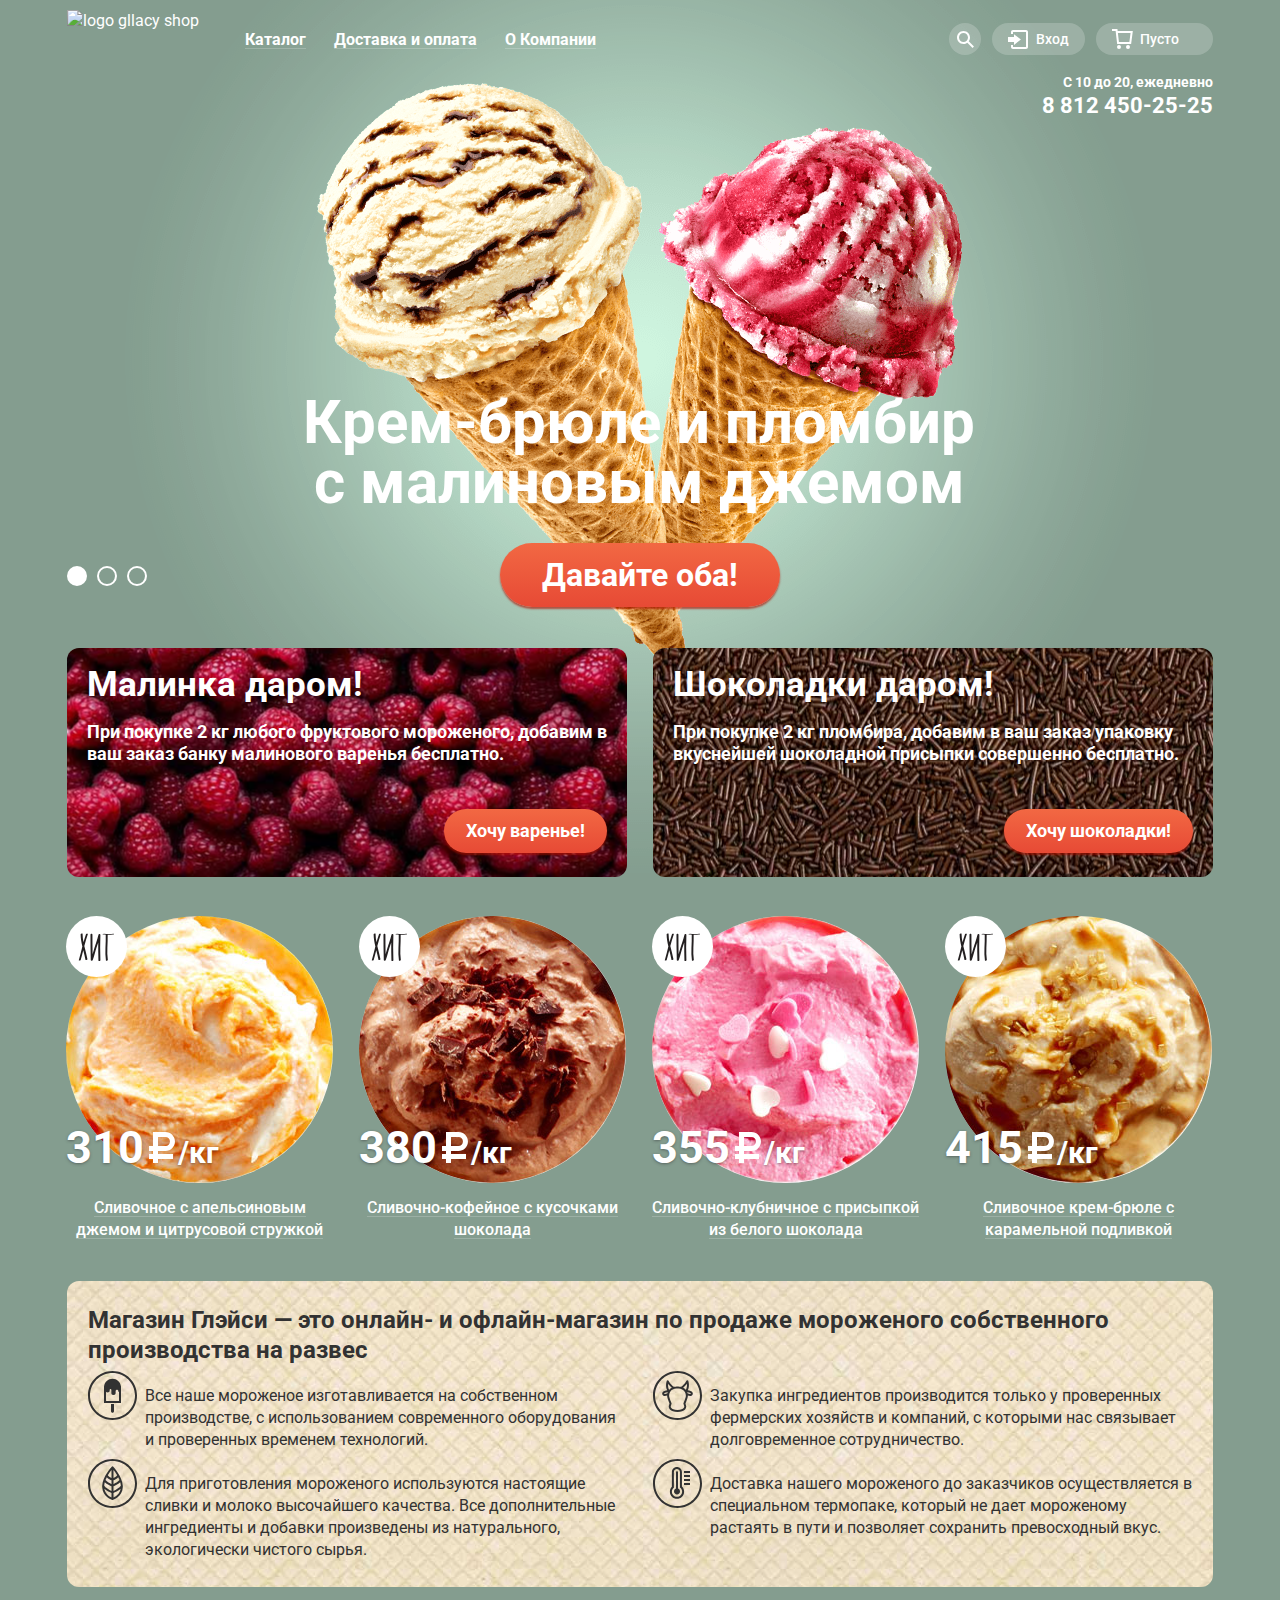
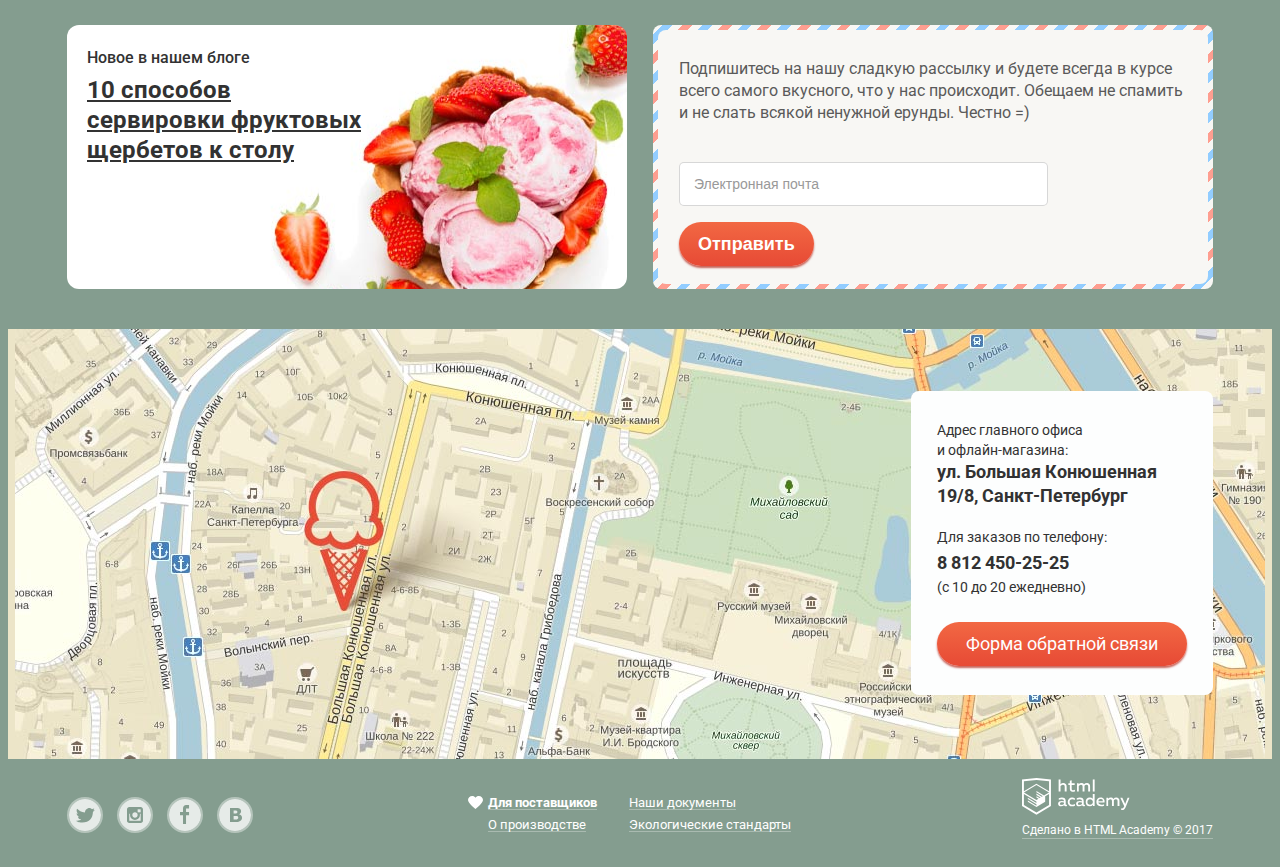
==== index.html @ 27d36d9b "исправил поведение hover в главном меню" ====
<!DOCTYPE html>
<html lang="ru">
  <head>
    <meta charset="utf-8">
    <title>HTML Academy: Глейси</title>
    <link rel="stylesheet" href="css/normalize.css">
    <link rel="stylesheet" href="css/style.css">
    <link href="https://fonts.googleapis.com/css?family=Roboto:400,500,700&amp;subset=cyrillic" rel="stylesheet">
  </head>
  <body>
    <header class="main-header container">
      <div class="header-control">
        <nav class="main-nav">
          <a class="logo"><img src="img/logo.svg" width="154" height="64" alt="logo gllacy shop"></a>
          <ul class="site-nav">
            <li class="site-nav-item" tabindex="0"><a href="#">Каталог</a> 
              <ul class="submenu-catalog">
                <li class="submenu-catalog-item novelty"><a  href="#">Новинки</a></li>
                <li class="submenu-catalog-item"><a href="catalog.html">Сливочное</a></li>
                <li class="submenu-catalog-item"><a href=#>Щербеты</a></li>
                <li class="submenu-catalog-item"><a href="#">Фруктовый лед</a></li>
                <li class="submenu-catalog-item" tabindex="0"><a href="#">Мелорин</a></li>
              </ul> 
            </li>
            <li class="site-nav-item"><a href="#">Доставка и оплата</a></li>
            <li class="site-nav-item"><a href="#">О Компании</a></li>
          </ul>
        </nav>
        <section class="user-block">
          <h3 class="visually-hidden">Пользовательский блок</h3>
          <ul class="user-block-items">
            <li class="user-search" tabindex="0">
              <span class="search"></span>
              <ul class="window-search">
                <li>
                  <form class="search-header" action="https://echo.htmlacademy.ru" method="GET">
                    <input type="search" name="site-search" id="search" placeholder="Что ищем?">
                  </form>
                  <label for="search"><span class="visually-hidden" поиск</label>
                </li>
              </ul>
            </li>
            <li class="user-login" tabindex="0">
              <a class="entry">Вход</a>
              <ul class="window-login">
                <li>
                  <form class="entry-form"
                  action="https://echo.htmlacademy.ru/" method="POST">
                    <input type="email" name="user-email" id="email" placeholder="Электронная почта">
                    <input type="password" name="user-password" placeholder="Пароль">
                    <button class="btn" type="submit">Войти</button>
                  </form>
                  <div class="registration-container">
                    <a class="registration link-black" href="#">Забыли пароль?</a>
                    <a class="registration link-black" href="#">Новая регистрация</a>
                  </div>
                </li>
              </ul>
            </li>
            <li class="user-cart">
              <a class="cart" href="#">Пусто</a>
          </ul>
        </section>
      </div>
      <div class="header-info">
        <div class="header-contact">
          <p class="header-contact-hours">C 10 до 20, ежедневно</p>
          <p class="header-contact-phone">8 812 450-25-25</p>
        </div>
      </div>
    </header>
    <main>
      <!--Слайдер-->
      <div class="slider-wrapper container">
        <div class="slider">
          <input type="radio" id="btn-1" name="toggle" checked>
          <input type="radio" id="btn-2" name="toggle">
          <input type="radio" id="btn-3" name="toggle">
          <div class="slider-controls">
            <label for="btn-1"></label>
            <label for="btn-2"></label>
            <label for="btn-3"></label>
          </div>
          <div class="slider-inner">
            <div class="slides-1">
              <img src="img/ace-cream-1.png" width="1045" height="881" alt="Крем брюле">
              <b>Крем-брюле и пломбир с малиновым джемом</b>
              <a class="button" href="#">Давайте оба!</a>
            </div>
            <div class="slides-2">
              <img src="img/ace-cream-2.png" width="1065" height="859" alt="Шоколадный пломбир">
              <b>Шоколадный пломбир и лимонный сорбет</b>
              <a class="button" href="#">Давайте оба!</a>
            </div>
            <div class="slides-3">
              <img src="img/ace-cream-3.png" width="1079" height="854" alt="Пломбир с помадкой">
              <b>Пломбир с помадкой и клубничный щербет</b>
              <a class="button" href="#">Давайте оба!</a>
            </div>
          </div>
        </div>
      </div>
      <!--Слайдер окончен-->
      <!--Банеры-->
      <section class="baners container">
        <h2 class="visually-hidden">Рекламные акции</h2>
        <section class="baner baner-left">
          <h3>Малинка даром!</h3>
          <p>При покупке 2 кг любого фруктового мороженого, добавим в ваш заказ банку малинового варенья бесплатно.</p>
          <a class="button" href="#">Хочу варенье!</a>
        </section>
        <section class="baner baner-right">
          <h3>Шоколадки даром!</h3>
          <p>При покупке 2 кг пломбира, добавим в ваш заказ упаковку вкуснейшей шоколадной присыпки совершенно бесплатно.</p>
          <a class="button" href="#">Хочу шоколадки!</a>
        </section>
      </section>
      <section class="catalog popular">
        <h2 class="visually-hidden">Популярные товары</h2>
        <ul class="catalog-product">
          <li class="catalog-item hit" tabindex="0">
            <img src="img/cream-1.jpg" width="267" height="267" alt="Сливочное с апельсиновым джемом и цитрусовой стружкой">
            <p class="price">310</p>
            <p class="mass">/кг</p>
            <div class="name-cream-container">
              <a class="name-cream" href="#">Сливочное с апельсиновым джемом и цитрусовой стружкой</a>
            </div>
            <div class="catalog-item-active"></div>
            <button class="btn" type="button">Быстрый просмотр</button>
          </li>
          <li class="catalog-item hit" tabindex="0">
            <img src="img/cream-2.jpg" width="267" height="267" alt="Сливочно-кофейное с кусочками шоколада">
            <p class="price">380</p>
            <p class="mass">/кг</p>
            <div class="name-cream-container">
              <a class="name-cream" href="#">Сливочно-кофейное с кусочками шоколада</a>
            </div>
            <div class="catalog-item-active"></div>
            <button class="btn" type="button">Быстрый просмотр</button>
          </li>
          <li class="catalog-item hit" tabindex="0">
            <img src="img/cream-3.jpg" width="267" height="267" alt="Сливочно-клубничное с присыпкой из белого шоколада">
            <p class="price">355</p>
            <p class="mass">/кг</p>
            <div class="name-cream-container">
              <a class="name-cream" href="#">Сливочно-клубничное с присыпкой из белого шоколада</a>
            </div>
            <div class="catalog-item-active"></div>
            <button class="btn" type="button">Быстрый просмотр</button>
          </li>
          <li class="catalog-item hit" tabindex="0">
            <img src="img/cream-4.jpg" width="267" height="267" alt="Сливочное крем-брюле с карамельной подливкой">
            <p class="price">415</p>
            <p class="mass">/кг</p>
            <div class="name-cream-container">
              <a class="name-cream" href="#">Сливочное крем-брюле с карамельной подливкой</a>
            </div>
            <div class="catalog-item-active"></div>
            <button class="btn" type="button">Быстрый просмотр</button>
          </li>
        </ul>
      </section>
        <!--Особенности-->
      <section class="features container">
        <h1>Магазин Глэйси — это онлайн- и офлайн-магазин по продаже мороженого собственного производства на развес</h1>
        <ul class="advantages">
          <li class="advantages-item production">Все наше мороженое изготавливается на собственном производстве, с использованием современного оборудования и проверенных временем технологий.</li>
          <li class="advantages-item ingredients">Закупка ингредиентов производится только у проверенных фермерских хозяйств и компаний, с которыми нас связывает долговременное сотрудничество.</li>
          <li class="advantages-item natural">Для приготовления мороженого используются настоящие сливки и молоко высочайшего качества. Все дополнительные ингредиенты и добавки произведены из натурального, экологически чистого сырья.</li>
          <li class="advantages-item termal-pack">Доставка нашего мороженого до заказчиков осуществляется в специальном термопаке, который не дает мороженому растаять в пути и позволяет сохранить превосходный вкус.</li>
        </ul>
      </section>
        
        <!--Блог-->
        <section class="info container">
          <h3 class="visually-hidden">Полезная информация</h3>
          <article class="blog">
            <h2 class="visually-hidden">Новости блога</h2>
            <p class="title-blog">Новое в нашем блоге</p>
            <p class="news-blog"><a href="#">10 способов сервировки фруктовых щербетов к столу</a></p>
          </article>
          <section class="distribution">
            <h2 class="visually-hidden">Полезная рассылка</h2>
            <div class="distribution-content">
              <p>Подпишитесь на нашу сладкую рассылку и будете всегда в курсе всего самого вкусного, что у нас происходит. Обещаем не спамить и не слать всякой ненужной ерунды. Честно =) </p>
              <form class="distribution-form" action="https://echo.htmlacademy.ru/" method="POST" name="distribution">
                <input type="email" name="email-distribution" placeholder="Электронная почта">
                <button class="btn" type="submit">Отправить</button>
              </form>
            </div>
          </section>
        </section>
        <!--Карта с контактами-->
        <section class="map">
          <h3 class="visually-hidden">Наши контакты</h3>
          <div class="map-contact container">
            <div class="contact">
              <p class="name-contact">Адрес главного офиса<br> и офлайн-магазина:</p>
              <p class="addres">ул. Большая Конюшенная 19/8, Санкт-Петербург</p>
              <p class="name-contact">Для заказов по телефону:</p>
              <p class="phone">8 812 450-25-25</p>
              <p class="time">(с 10 до 20 ежедневно)</p>
              <a class="button" href="form.html">Форма обратной связи</a>
            </div>
          </div>
        </section>
        <!--Модальное окно-->
        <div class="modal-overlay">
          <section class="modal window">
            <h3 class="visually-hidden">Форма обратной связи</h3> 
            <p>Мы обязательно вам ответим!</p>
            <button class="close">Закрыть</button>
            <form class="modal-form" action="https://echo.htmlacademy.ru/" method="POST">
              <input type="text" name="name-feedback" placeholder="Как вас зовут?">
              <input type="email" name="email-feedback" placeholder="Ваша почта для ответа?">
              <textarea name="text-feedback" placeholder="Напишите что-нибудь"></textarea>
              <button class="btn" type="submit">Отправить</button>
            </form>
          </section>
        </div>
    </main>
    <footer class="main-footer container">
      <ul class="social">
        <li><a class="social-btn tv" href="#">Твитер</a></li>
        <li><a class="social-btn inst" href="#">Инстаграмм</a></li>
        <li><a class="social-btn fb" href="#">Фейсбук</a></li>
        <li><a class="social-btn vk" href="#">ВК</a></li>
      </ul>
      <ul class="footer-info">
        <li class="heart"><a class="link-white" href="#">Для поставщиков</a></li>
        <li><a class="link-white" href="#">О производстве</a></li>
      </ul>
      <ul class="footer-info">
        <li><a class="link-white" href="#">Наши документы</a></li>
        <li><a class="link-white" href="#">Экологические стандарты</a></li>
      </ul>
      <div class="copyright">
        <a class="link-white" class="logo-htmlacademy" href="https://htmlacademy.ru/intensive/htmlcss" target="_blank">
          <img src="img/logo-htmlacademy.svg" width="108" height="39" alt="logo Htmlacademy">
          <p>Сделано в HTML Academy © 2017</p>
        </a>
      </div>
    </footer>
  </body>
</html>
---- css/style.css ----
.visually-hidden {
  position: absolute;
  clip: rect(0 0 0 0);
  width: 1px;
  height: 1px;
  margin: -1px;
 }
.container {
  max-width: 1146px;
  margin: 0 auto;
}
html {
  box-sizing: border-box;
}
*, ::before, ::after {
  box-sizing: inherit;
}
 body {
  font-family: "Roboto", "Arial", sans-serif;
  font-size: 16px;
  line-height: 22px;
  font-weight: 400;
  color: #ffffff;
  background-color: #849d8f; 
}
/*Поля ввода*/

input[type="text"],
textarea {
  padding: 9px 14px;
  font-size: 16px;
  line-height: 24px;
  color: #323232;
  border: 1px solid rgba(178, 178, 178, 0.52);
  border-radius: 5px;
}
input[type="search"],
input[type="email"],
input[type="password"] {
  padding: 9px 14px;
  font-size: 14px;
  line-height: 24px;
  color: #323232;
  border: 1px solid rgba(178, 178, 178, 0.52);
  border-radius: 5px;
}


input[type="search"]:hover,
input[type="email"]:hover,
input[type="password"]:hover,
input[type="text"]:hover,
textarea:hover {
  outline: none;
  border: 1px solid rgba(154, 154, 154, 0.52);
  box-shadow: inset 0 0 0 1px rgba(154, 154, 154, 0.52);
}
input[type="search"]:active,
input[type="email"]:active,
input[type="password"]:active,
input[type="text"]:active,
textarea:active,
input[type="search"]:focus,
input[type="email"]:focus,
input[type="password"]:focus,
input[type="text"]:focus,
textarea:focus {
  outline: none;
  border: 1px solid rgba(46, 136, 228, 0.52);
  border-radius: 5px;
  box-shadow: inset 0 0 0 1px rgba(46, 136, 228, 0.52);
} 
input[type="search"]::-webkit-input-placeholder,
input[type="email"]::-webkit-input-placeholder,
input[type="password"]::-webkit-input-placeholder,
input[type="text"]::-webkit-input-placeholder,
textarea::-webkit-input-placeholder {
  color: #999999;
}

/* Кнопки--> */
.button {
  text-decoration: none;
  background: linear-gradient(to top, rgba(231,74,53, 1), rgba(242, 104, 67, 1));
  box-shadow: 0 2px 2px 0 rgba(172, 16, 0, 0.64);
}
.btn {
  margin: 0;
  padding: 0;
  font-size: 18px;
  line-height: 24px;
  font-weight: 700;
  color: #fefefe;
  background: linear-gradient(to top, rgba(231,74,53, 1), rgba(242, 104, 67, 1));
  box-shadow: 0 2px 2px 0 rgba(172, 16, 0, 0.64);
  border:0;
}
.button:hover,
.button:focus,
.btn:hover,
.btn:focus {
  text-shadow: 0px 2px 5px rgba(160, 32, 11, 0.76);
  outline: none;
  background:    
    linear-gradient( rgba(255,255, 255, 0.2), rgba(255, 255, 255, 0.2)),
    linear-gradient(to top, rgba(231,74,53, 1), rgba(242, 104, 67, 1));
  box-shadow: 0px 2px 2px 0px rgba(172, 16, 0, 1);
} 
.button:active,
.btn:active {
  background:
    linear-gradient( rgba(0, 0, 0, 0.07), rgba(0, 0, 0, 0.07)),
    linear-gradient(to bottom, rgba(231,74,53, 1), rgba(242, 104, 67, 1));
  box-shadow: inset 0 2px 2px 0 rgba(172, 16, 0, 0.64);
  outline: none;
}
.link-white {
  position: relative;
  color: #ffffff;
  text-decoration: none;
}
.link-white::after {
  position: absolute;
  left: 0;
  bottom: 0;
  content: "";
  width: 100%;
  height: 1px;
  background: rgba(255, 255, 255, 0.3);
}
.link-white:hover,
.link-white:active {
  color: #ffbc9e;
}
.link-white:hover::after,
.link-white:active::after {
  background: rgba(249, 172, 159, 0.3);
}

.link-black {
  position: relative;
  color: #323232;
  text-decoration: none;
}
.link-black::after {
  position: absolute;
  left: 0;
  bottom: 0;
  content: "";
  width: 100%;
  height: 1px;
  background: rgba(0, 0, 0, 0.3);
}
.link-black:hover,
.link-black:active {
  color: #e84d37;
}
.link-black:hover::after,
.link-black:active::after {
  background: rgba(236, 89, 60, 0.3);
}

 
 /*header*/
.main-header {
  position: relative;
  margin: 10px auto;
  margin-bottom: 0px;
  z-index: 1;
}
.main-nav {
  display: flex;
}
.header-control {
  display: flex;
}
.logo {
  width: 154px;
  height: 64px;
  margin-right: 10px;
}
.site-nav {
  display: flex;
  flex-wrap: wrap;
  max-width: 690px;
  margin: 0;
  padding: 0;
  list-style: none;
}
.site-nav-item {
  position: relative;
  height: 100%;
  padding: 0;
  padding-top: 14px;
}
.site-nav-item a {
  position: relative;
  display: block;
  padding: 7px 14px;
  line-height: 18px;
  font-weight: 700;
  color: #ffffff;
  text-decoration: none;
  border-radius: 16px;
}

.site-nav-item a:after {
  position: absolute;
  top: 24px;
  display: block;
  width: calc(100% - 28px);
  height: 1px;
  content: "";
  background-color: rgba( 255, 255, 255, 0.2);
}
.nav-active > a {
  background-color: #d07058;
}

.site-nav-item > a:hover,
.site-nav-item > a:focus{
  color: #323232;
  background-color: #f7f6f3;
  outline: none;
}
.site-nav-item > a:active{
  background: #ededed;
  box-shadow: inset 0px 2px 1px 0px #696969;
  outline: none;
}
.site-nav-item:hover,
.site-nav-item:focus {
  outline: none;
}
.site-nav-item:hover > a,
.site-nav-item:focus > a {
  color: #323232;
  background-color: #f7f6f3;
  outline: none;
}
.site-nav-item:hover .submenu-catalog,
.site-nav-item:focus .submenu-catalog {
  display: block;
}
.submenu-catalog {
  position: absolute;
  top: 50px;
  left: -7px;
  z-index: 2;
  display: none;
  width: 143px;
  padding: 0;
  list-style: none;
  background-color: #f8f7f4;
  border-radius: 5px;
  box-shadow: 0px 20px 20px 0px rgba(0, 0, 0, 0.4);
  overflow: hidden;
}

.submenu-catalog-item:hover {
  background-color: #fbded7;
}
.submenu-catalog-item {
  padding: 8px 6px;
}
.submenu-catalog-item:last-child {
  padding-bottom: 12px;
}
.submenu-catalog-item.novelty {
  padding: 11px 6px;
  border-bottom: 1px solid rgba(53, 53, 53, 0.2);
}
.submenu-catalog-item.novelty a {
  font-weight: 700;
}
.submenu-catalog-item:active {
  background-color: #f6b5a5;
}
.submenu-catalog-item.current {
  background-color: #d07058;
}
.submenu-catalog-item a {
  padding: 0 14px;
  font-size: 14px;
  line-height: 16px;
  font-weight: 400;
  text-decoration: none;
  color: #323232;
}




.user-block {
  margin-left: auto;
}
.user-block-items {
  display: flex;
  margin: 0;
  padding: 0;
  height: 100%;
  list-style: none;
}
.user-block-items > li {
  padding-top: 13px;
}
.search {
  display: inline-block;
  margin-right: 11px; 
  padding: 16px 16px;
  background: rgba(255, 255, 255, 0.2) url(../img/loupe.svg) no-repeat;
  background-position: 50%;
  border-radius: 50%;
}
.search:hover,
.search:focus {
  background: rgb(248, 247, 244) url(../img/loupe-activ.svg) no-repeat;
  background-position: 50%;
  cursor: pointer;
}
.user-search {
  position: relative;
}
.user-search:focus {
  outline: none;
}
.user-search:hover > .search,
.user-search:focus > .search {
  background: rgb(248, 247, 244) url(../img/loupe-activ.svg) no-repeat;
  background-position: 50%;
  outline: none;
  cursor: pointer;
}
.user-search:hover .window-search,
.user-search:focus .window-search {
  display: block;
}
.window-search {
  position: absolute;
  display: none;
  top: 50px;
  left: -307px;
  width: 341px;
  margin: 0;
  padding: 0;
  list-style: none;
  background-color: #f8f7f4;
  border-radius: 6px;
  box-shadow: 0px 20px 20px 0px rgba(0, 0, 0, 0.4);
}
.search-header input[type="search"] {
  width: 311px;
  margin: 20px 15px;
  border: 1px solid rgb(211, 211, 210);
}

.entry {
  display: inline-block;
  margin-right: 11px;
  padding: 8px 16px;
  font-size: 14px;
  line-height: 16px;
  font-weight: 500;
  background: rgba(255, 255, 255, 0.2);
  border-radius: 16px;
}
.entry::before {
  padding: 4px 14px;
  content: "";
  background: url(../img/entry.svg) no-repeat;
  background-position-y: center;
}
.entry:hover,
.entry:focus {
  color: rgb(50, 50, 50);
  background: rgb(248, 247, 244);
  cursor: pointer;
}
.entry:hover::before,
.entry:focus::before {
  background: url(../img/entry-activ.svg) no-repeat;
  background-position-y: center;
}
.user-login {
  position: relative;
}
.user-login:focus{
  outline: none;
}
.user-login:focus .entry {
  color: rgb(50, 50, 50);
  background: rgb(248, 247, 244);
  cursor: pointer;
}
.user-login:focus .entry::before {
  background: url(../img/entry-activ.svg) no-repeat;
  background-position-y: center;
}
.user-login:hover .window-login,
.user-login:focus .window-login {
  display: block;
}
.window-login li {
  padding-bottom: 5px;
}
.window-login {
  position: absolute;
  display: none;
  top: 50px;
  left: -182px;
  width: 277px;
  padding: 18px;
  background-color: rgb(248, 247, 244);
  box-shadow: 0px 20px 20px 0px rgba(0, 0, 0, 0.4);
  border-radius: 6px;
}
.entry-form input[type="email"] {
  width: 241px;
  margin-bottom: 20px;
  font-size: 14px;
}
.entry-form input[type="password"] {
  width: 241px;
  margin-bottom: 20px;
  font-size: 14px;
  line-height: 24px;
}
.window-login .btn {
  padding: 10px 26px;
  border-radius: 22px;
}
.registration-container {
  position: absolute;
  left: 139px;
  top: 145px;
}
.registration {
  width: 125px;
  font-size: 13px;
  line-height: 24px;
  text-decoration: none;
  color: #323232; 
}
.cart {
  display: inline-block;
  padding: 8px 34px;
  padding-left: 16px;
  text-decoration: none;
  font-size: 14px;
  line-height: 16px;
  font-weight: 500;
  color: rgb(255, 255, 255);
  background: rgba(255, 255, 255, 0.2);
  border-radius: 16px;
}
.cart::before {
  padding: 3px 14px;
  content: "";
  background: url(../img/cart.svg) no-repeat;
  background-position-y: center;
}
.user-cart:focus {
  outline: none;
}

.header-info {
  display: flex;
}
.header-contact {
  display: flex;
  flex-direction: column;
  margin-left: auto;
}
.header-contact p {
  margin: 0;
  margin-left: auto;
}
.header-contact-hours {
  padding-bottom: 4px;
  font-size: 14px;
  line-height: 16px;
  font-weight: 700;
}
.header-contact-phone {
  font-size: 22px;
  line-height: 24px;
  font-weight: 700;
}


/* Слайдер*/
.slider-wrapper {
  position: relative;
  height: 530px;
}
.slider {
  
  padding: 0 50px;
}
.slider-controls label {
  display: inline-block;
  width: 20px;
  height: 20px;
  margin: 0;
  margin-right: 6px;
  border: 2px solid rgba(255, 255, 255, 1);
  border-radius: 50%;
  cursor: pointer;
}
.slides-1 a,
.slides-2 a,
.slides-3 a {
  padding: 10px 42px;
  top: 425px;
  left: 383px;
  font-weight: 700;
  font-size: 32px;
  line-height: 44px;
  color: #ffffff;
  border-radius: 32px;
  position: absolute;
  
}
.slides-1 b,
.slides-2 b,
.slides-3 b {
  position: absolute;
  top: 275px;
  left: 177px;
  width: 690px;
  margin: 0 auto;
  font-size: 60px;
  line-height: 60px;
  font-weight: 700;
  text-align: center;
}
.slider-controls label:hover {
  background-color: rgba(255, 255, 255, 0.4);
}
.slider-controls {
  position: absolute;
  top: 448px;
  left: 0px;
}
input[id^="btn-"] {
  display: none;
}
#btn-1:checked ~ .slider-controls label[for="btn-1"] {
  background-color: rgba(255, 255, 255, 1);
}
#btn-2:checked ~ .slider-controls label[for="btn-2"] {
  background-color: rgba(255, 255, 255, 1);
}
#btn-3:checked ~ .slider-controls label[for="btn-3"] {
  background-color: rgba(255, 255, 255, 1);
}
.slides-1,
.slides-2,
.slides-3 {
  position: relative;
  display: none;
}
.slides-1 img,
.slides-2 img,
.slides-3 img {
  position: absolute;
  z-index: -1;
  top: -118px
}

input[id="btn-1"]:checked ~ .slider-inner .slides-1 {
  display: block
}
input[id="btn-2"]:checked ~ .slider-inner .slides-2 {
  display: block
}
input[id="btn-3"]:checked ~ .slider-inner .slides-3 {
  display: block
}


/*Банеры*/
.baners {
  display: flex;
  justify-content: space-between;
  margin-bottom: 33px;
}
.baner {
  width: 560px;
  min-height: 229px;
  padding: 16px 20px;
  font-weight: 700;
  border-radius: 12px;
}
.baner h3 {
  margin-top: 0;
  margin-bottom: 16px;
  font-size: 35px;
  line-height: 41px;
}
.baner p {
  margin: 0;
  margin-bottom: 44px;
  font-size: 18px;
  line-height: 22px;
}
.baner a {
  float: right;
  padding: 10px 22px;
  font-size: 18px;
  line-height: 24px;
  font-weight: 700;
  color: #ffffff;
  border-radius: 23px;
}
.baner-left {
  background: #760221 url("../img/raspberry-background.jpg") no-repeat;
  background-position: center;
}
.baner-right {
  background: #7b5241 url(../img/chocolate-background.jpg) no-repeat;
  background-position: center;
}

/*Популярные товары*/
.catalog {
  max-width: 1200px;
  margin: 0 auto;
  }
.popular {
  margin-bottom: 10px;
}
.catalog-product {
  display: flex;
  flex-wrap: wrap;
  width: 100%;
  margin: 0;
  padding: 0 13px;
  justify-content: space-between;
  list-style: none;
}
.catalog-item {
  position: relative;
  width: 293px;
  padding: 6px 13px;
  padding-bottom: 22px;
  text-align: center;
}
.catalog-item-active {
  display: none;
  position: absolute;
  width: 100%;
  height: calc(100% + 44px);
  top: 0px;
  left: 0px;
  z-index: -1;
  background-color: rgba(248, 247, 244, 0.2);
  border-radius: 5px;
  box-shadow: 0px 20px 20px 0px rgba(0, 0, 0, 0.4);
}
.catalog-item .btn {
  display: none;
  position: absolute;
  left: 47px;
  width: 200px;
  padding: 10px;
  border-radius: 22px;
}
.catalog-item:hover,
.catalog-item:focus {
  z-index: 1;
}
.catalog-item:hover .catalog-item-active,
.catalog-item:hover .btn,
.catalog-item:focus .catalog-item-active,
.catalog-item:focus .btn{
  display: block;
}


.hit::before {
  position: absolute;
  content: "";
  left: 13px;
  padding: 31px;
  background: url(../img/hit-image.svg) no-repeat; 
}
.catalog-item img {
  display: block;
  width: 267px;
  height: 267px;
  margin-bottom: 14px;
  border-radius: 50%;
}
.catalog-item .price {
  position: absolute;
  top: 168px;
  font-size: 45px;
  line-height: 45px;
  font-weight: 700;
  text-shadow: 0 1px 3px rgba(49, 50, 53, 0.5);
}
.catalog-item .price::after {
  content: "";
  display: inline-block;
  width: 35px;
  height: 40px;
  background: url(../img/rub.svg) no-repeat;
  background-position: 3px 7px;
}
.catalog-item .mass {
  position: absolute;
  top: 190px;
  left: 125px;
  font-size: 30px;
  line-height: 45px;
  font-weight: 700;
  text-shadow: 0 1px 3px rgba(49, 50, 53, 0.5);
}
.catalog-item .name-cream-container {
  position: relative;
  display: inline-block;
  width: 267px;
  margin-bottom: 8px;
}
.catalog-item .name-cream {
  font-weight: 500;
  color: #ffffff;
  text-decoration: none;
  box-shadow: inset 0 -1px 0 0 rgba( 255, 255, 255, 0.2);
}
 
/*Особенности*/
.features {
  margin-bottom: 38px;
  padding: 24px 8px;
  color: rgb(50, 50, 50);
  background: rgb(241, 231, 210) url(../img/features-background.jpg) repeat;
  border-radius: 12px;
}
.features h1 {
  margin: 0 13px;
  font-size: 24px;
  line-height: 30px;
  text-align: left;
}
.advantages {
  display: flex;
  flex-wrap: wrap;
  margin: 0;
  padding: 0;
  list-style: none;
}
.advantages-item {
  position: relative;
  margin: 0 13px;
  margin-top: 20px;
  margin-bottom: 2px;
  width: 539px;
  padding-left: 57px;
}
.production::before {
  position: absolute;
  left: 0px;
  top: -14px;
  padding: 25px 25px;
  content: "";
  background: url(../img/cream-image.svg) no-repeat;
}
.ingredients::before {
  position: absolute;
  left: 0px;
  top: -14px;
  padding: 25px 25px;
  content: "";
  background: url(../img/beef-image.svg) no-repeat;
}
.natural::before {
  position: absolute;
  left: 0px;
  top: -14px;
  padding: 25px 25px;
  content: "";
  background: url(../img/sheet-image.svg) no-repeat;
}
.termal-pack::before {
  position: absolute;
  left: 0px;
  top: -14px;
  padding: 25px 25px;
  content: "";
  background: url(../img/termometr-image.svg) no-repeat;
}

/*блог рассылка*/
.info {
  display: flex;
  justify-content: space-between;
  margin-bottom: 40px;
}
.blog {
  width: 560px;
  padding: 16px 20px;
  background: rgb(255, 255, 255) url(../img/strawberry-background.jpg) no-repeat 17% 39%;
  border-radius: 12px;
}
.title-blog {
  
  margin: 6px 0;
  padding: 0;
  font-weight: 500;
  color:rgb(50, 50, 50);
}
.news-blog {
  width: 285px;
  margin: 0;
  padding: 0;
  font-size: 24px;
  line-height: 30px;
  font-weight: 700;
}
.news-blog a {
  color: rgb(50, 50, 50);
}

.distribution {
  width: 560px;
  padding: 5px;
  background-image: repeating-linear-gradient(135deg, #f8f7f4 0px, #f8f7f4 7px, #92cdff 7px, #92cdff 14px, #f8f7f4 14px, #f8f7f4 21px, #fe9e90 21px, #fe9e90 28px);
  border-radius: 8px;
}
.distribution-content {
  padding: 18px 21px;
  background-color: #f8f7f4;
  border-radius: 8px;
  color: #5a5a5a;
}
.distribution-content p {
  margin: 10px 0;
  margin-bottom: 13px;
}
.distribution-form input[type="email"] {
  width: 369px;
  margin-top: 25px;
  margin-bottom: 16px;
  margin-right: 5px;
}
.distribution-form .btn {
  padding: 10px 19px;
  border-radius: 22px;
}

/*карта*/
.map {
  min-height: 430px;
  margin: 0 auto;
  padding: 62px 0;
  background: #ece5c8 url(../img/map-contact.jpg) no-repeat 50%;
}
.contact {
  width: 302px;
  margin-left: auto; 
  padding: 29px 26px;
  color: #323232;
  background: #fdfefe;
  border-radius: 8px;
}
.contact p {
  margin: 0;
}
.contact .name-contact {
  font-size: 14px;
  line-height: 20px;
}
.contact .addres {
  margin-bottom: 19px;
  font-size: 18px;
  line-height: 24px;
  font-weight: 700;
}
.contact .phone {
  margin-top: 5px;
  margin-bottom: 2px;
  font-size: 18px;
  line-height: 22px;
  font-weight: 700;
}
.contact .time {
  margin-bottom: 24px;
  font-size: 14px;
  line-height: 22px;
}
.contact .button {
  display:block;
  padding: 10px 12px;
  text-align: center;
  border-radius: 23px;
}
.contact a {
  font-size: 18px;
  line-height: 24px;
  color: #fefefe;
}

/*модалка*/
.modal-overlay {
  position: fixed;
  top: 0;
  left: 0;
  display: none;
  height: 100%;
  width: 100%;
  background-color: rgba(0, 0, 0, 0.3);
}
.modal {
  display: none;
  position: fixed;
  top: 338px;
  left: 50%;
  width: 478px;
  margin-left: -239px;
  padding: 16px 25px;
  background: #f8f7f4;
  border-radius: 10px;
}
.modal p {
  margin: 0;
  margin-bottom: 20px;
  font-size: 24px;
  line-height: 28px;
  font-weight: 500;
  color: #323232;
}
.modal .close {
  position: absolute;
  top: 15px;
  left: 445px;
  width: 18px;
  height: 18px;
  font-size: 0;
  background: url(../img/modal-close.svg) no-repeat;
  border: none;
  cursor: pointer;
}
.modal form {
  display: flex;
  flex-direction: column;
  margin-bottom: 9px;
}
.modal-form input[type="text"],
.modal-form input[type="email"] {
  width: 267px;
  margin-bottom: 20px;
}
.modal-form textarea {
  width: 100%;
  height: 155px;
  margin-bottom: 24px;
  padding: 7px 15px;
}
.modal-form .btn {
  padding: 11px 21px;
  align-self: flex-end;
  border-radius: 23px; 
}

/*footer*/
.main-footer {
  display: flex;
}
.social {
  display: flex;
  list-style: none;
  padding: 0;
  margin: 0;
  margin-top: 35px;
  margin-right: 205px;
  margin-bottom: 26px;
}
.social a {
  font-size: 0;
}
.social-btn {
  display: inline-block;
  width: 36px;
  height: 36px;
  margin-right: 14px;
  border: 2px solid rgba(255, 255, 255, 0.5);
  opacity: 0.8;
  border-radius: 50%;
}
.social-btn:hover {
  opacity: 1;
  border: 2px solid rgba(255, 255, 255, 0.7);
}
.social-btn:active {
  box-shadow: inset 0 2px 0 1px #888888;
}
.social-btn.tv {
  background: url(../img/twitter-logo.svg) no-repeat center;
}
.social-btn.inst {
  background: url(../img/instargam-logo.svg) no-repeat center;
}
.social-btn.fb {
  background: url(../img/facebook-logo.svg) no-repeat center;
}
.social-btn.vk {
  background: url(../img/vk-logo.svg) no-repeat center;
}

.footer-info {  
  margin: 0;
  margin-top: 32px;
  padding: 0 16px;
  list-style: none;
}
.footer-info a {
  font-size: 13px;
  line-height: 18px;
  color: #ffffff;
}
.heart {
  position: relative;
}
.heart a {
  font-weight: 700;
}
.heart::before {
  position: absolute;
  top: 5px;
  left: -20px;
  content: "";
  padding: 10px;
  background: url(../img/heart-image.svg) no-repeat;
}

.copyright {
  margin-top: 18px;
  margin-left: auto;
  font-size: 12px;
  line-height: 18px;
}
.copyright a {
  color: #fefefe;
}
.copyright p {
  margin: 0;
}



/*catalog*/


.cart.buy {
  padding: 8px 16px;
  color: rgb(50, 50, 50);
  background: rgba(255, 255, 255, 1);
  
}
.cart.buy:focus {
  outline: none;
}
.cart.buy::before {
  padding: 3px 14px;
  content: "";
  background: url(../img/cart-active.svg) no-repeat;
  background-position-y: center;
}

.user-cart:hover .buy + .window-cart,
.user-cart:focus .buy + .window-cart {
  display: flex;
}
.window-cart {
  position: absolute;
  top: 49px;
  right: 0;
  display: none;
  flex-direction: column;
  padding: 5px 14px;
  background: #f8f7f4;
  border-radius: 5px;
  box-shadow: 0 20px 20px 0 rgba(0, 0, 0, 0.4);
}
.item-cart {
  height: 55px;
}
.status-cart {
  width: 512px;
  margin-bottom: 15px;
  font-size: 13px;
  line-height: 16px;
  color: #323232;
  border-collapse: collapse;
}
.buy-del {
  width: 25px;
  padding-top: 23px;
  vertical-align: baseline;
}
.item-del {
  display: block;
  width: 12px;
  height: 12px;
  padding: 0;
  background: url(../img/item-del.svg) no-repeat 50%;
  border:none;
  cursor: pointer;
}
.img-cart {
  width: 34px;
  padding-top: 10px;
  vertical-align: middle;
}
.img-cart img {
  border-radius: 50%;
}
.name-cart {
  width: 245px;
  padding-left: 12px;
  vertical-align: baseline;
}
.name-cart a {
  color: #323232;
  text-decoration: none;
}
.mass-cart {
  width: 58px;
  vertical-align: baseline;
  text-align: right;
 }
.price-cart {
  width: 78px;
  vertical-align: baseline;
  text-align: left;
  color: #999999;
}
.sum-cart {
  vertical-align: baseline;
  text-align: left;
}
.total-cart {
  margin: 0;
  padding: 14px 0;
  text-align: right;
  font-size: 15px;
  line-height: 18px;
  font-weight: 700;
  color: #323232;
  border-top: 1px solid;
}
.checkout-cart {
  align-self: flex-end;
  margin-bottom: 15px;
  padding: 10px 14px;
  font-size: 18px;
  line-height: 24px;
  font-weight: 700;
  color: #fefefe;
  border-radius: 22px;
}


.bread-crumbs {
  display: flex;
  margin-right: auto;
  align-items: flex-end;
  margin: 0;
  padding: 0;
  list-style: none;
}
.bread-crumbs a {
  font-size: 14px;
  line-height: 16px;
  color: #ffffff;
}
.prev-position {
  padding-right: 8px; 
}

.prev-position::after {
  content: " »";
  padding-left: 3px;
  text-decoration: none;
}
.page-title {
  margin-bottom: 28px;
  font-size: 35px;
  line-height: 41px;
  font-weight: 700;
}

.filter {
  display: flex;
  flex-wrap: wrap;
  width: 880px;
  margin-left: -15px;
}
.filter-popular,
.filter-price,
.filter-fat,
.filter-additive {
  margin-bottom: 16px;
  margin-left: 15px;
}


.filter-item-name {
  margin: 0;
  padding-left: 16px;
  margin-bottom: 6px;
  font-size: 14px;
  line-height: 16px;
  font-weight: 500;
}
.filter-popular {
  display: flex;
  flex-direction: column;
  flex-wrap: wrap;
}
.select-style {
  width: 193px;
  border-radius: 18px; 
  overflow: hidden;
}
.filter-popular select {
  height: 36px;
  padding: 0 12px;
  width: 120%;
  line-height: 18px;
  font-weight: 500;
  color: #ffffff;
  background: rgba(248, 247, 244, 0.2) url(../img/select-down.svg) no-repeat 168px 50%;
  border: none;
}
.filter-popular select:hover,
.filter-popular select:active,
.filter-popular select:focus {
  color: #323232;
  background: rgb(255, 255, 255) url(../img/select-down-active.svg) no-repeat 168px 50%;
  outline: none;
  background-size: 11px 10px;
}
.filter-price {
  display: flex;
  flex-direction: column;
  flex-wrap: wrap;
}
.range-wrapper {
  position: relative;
  background: rgba(255, 255, 255, 0.2);
  border-radius: 18px; 
}
.range-band {
  width: 179px;
  height: 4px;
  margin: 16px 21px;
  background: rgba(248, 247, 244, 0.5);
}
.range-band-active {
  position: absolute;
  bottom: 16px;
  left: 48px;
  width: 90px;
  height: 4px;
  background: rgba(248, 247, 244, 1);
}
.range-control-left {
  position: absolute;
  top: -8px;
  left: -10px;
  padding: 2px;
  content: "";
  background: #ababab;
  border: 8px solid #ffffff;
  border-radius: 10px;
  cursor: pointer;
}
.range-control-right {
  position: absolute;
  top: -8px;
  left: 75px;
  padding: 2px;
  content: "";
  background: #ababab;
  border: 8px solid #ffffff;
  border-radius: 10px;
  cursor: pointer;
}
.range-control-left:hover,
.range-control-right:hover {
  transform: scale(1.1);
}

.filter-fat-control {
  display: flex;
  padding: 9px 15px;
  background: rgba(255, 255, 255, 0.2);
  border-radius: 18px;
}
.filter-fat-control label{
  position: relative;
  margin-right: 16px;
  padding-left: 32px;
  line-height: 18px;
  font-weight: 500;
  cursor: pointer;
}
.filter-fat-control label:last-child {
  margin-right: 0;
}
.filter-fat-control label::before {
  position: absolute;
  top: -2px;
  left: 0px;
  width: 22px;
  height: 22px;
  content: "";
  background: url(../img/radio-off.svg) no-repeat;
  opacity: 0.8;
}
.filter-fat-control label:hover::before {
  opacity: 1;
}
.filter-fat-control input:disabled +label::before {
  opacity: 0.6;
}
.filter-fat-control input:checked + label:before {
  background: url(../img/radio-on.svg) no-repeat;
}
.filter-additive-control {
  display: flex;
  padding: 9px 18px;
  background: rgba(255, 255, 255, 0.2);
  border-radius: 18px;
}
.filter-additive-control label {
  position: relative;
  padding-left: 30px;
  margin-right: 23px;  
  line-height: 18px;
  font-weight: 500;
  cursor: pointer;
}
.filter-additive-control label:last-child {
  margin-right: 0;
}
.filter-additive-control label::before {
  position: absolute;
  top: -2px;
  left: 0;
  width: 25px;
  height: 22px;
  content: "";
  background: url(../img/checkbox-off.svg) no-repeat;
  opacity: 0.8;
}
.filter-additive-control label:hover::before,
.filter-additive-control input:focus + label::before {
  opacity: 1;
}
.filter-additive-control input:disabled + label::before {
  opacity: 0.6;
}
.filter-additive-control input:checked + label::before {
  background: url(../img/checkbox-on.svg) no-repeat;
}

.btn-filter {
  margin-top: 22px;
  margin-bottom: 16px;
  margin-left: 14px;
  padding: 7px 28px;
  line-height: 18px;
  font-weight: 500;
  color: #ffffff;
  background-color: rgba(255, 255, 255, 0.19);
  border: 2px solid #ffffff;
  border-radius: 18px;
}
.btn-filter:hover {
  color: #323232;
  padding: 9px 30px;
  background-color: rgba(255, 255, 255, 1);
  border: none;
}
.btn-filter:active {
  padding: 9px 30px;
  color: #323232;
  background-color: rgba(237, 237, 237, 1);
  border: none;
  box-shadow: inset 0px 2px 1px 0px rgba(105, 105, 105, 1);
}


.catalog {
  margin-top: 16px;
  }
 
.catalog-product li:last-child {
  margin-right: auto;
}


.paginator {
  display: flex;
  flex-wrap: wrap;
  justify-content: flex-end;
  margin: 0 27px;
  margin-top: 55px;
  padding: 0;
  padding-bottom: 30px;
  list-style: none;
  border-bottom: 1px solid rgba(255, 255,255,0.3);
}
.page-number {
  margin: 0 2px;
  padding: 3px 8px;
  line-height: 18px;
  font-weight: 500;
  color: #ffffff;
  text-decoration: none;
  border-radius: 50%;
}
.page-number.current,
.page-number.current:hover {
  color: #353535;
  background:rgba(255, 255, 255, 1);
}
.page-number:hover {
  background: rgba(255, 255, 255, 0.2);
}

.prev {
  position: relative;
  display: block;
  width: 23px;
  height: 22px;
}
.prev::before {
  position: absolute;
  top: 7px;
  content: "";
  width: 10px;
  height: 2px;
  background: rgba( 255, 255, 255, 1);
  transform: rotate(-45deg);
}
.prev::after {
  position: absolute;
  top: 13px;
  content: "";
  width: 10px;
  height: 2px;
  background: rgba( 255, 255, 255, 1);
  transform: rotate(45deg);
}
.next {
  position: relative;
  display: block;
  width: 23px;
  height: 22px;
}
.next::before {
  position: absolute;
  top: 7px;
  right: 0;
  content: "";
  width: 10px;
  height: 2px;
  background: rgba( 255, 255, 255, 1);
  transform: rotate(45deg);
}
.next::after {
  position: absolute;
  top: 13px;
  right: 0;
  content: "";
  width: 10px;
  height: 2px;
  background: rgba( 255, 255, 255, 1);
  transform: rotate(-45deg);
}
.prev.no-active,
.next.no-active {
  opacity: 0.2;
  cursor: auto;
}
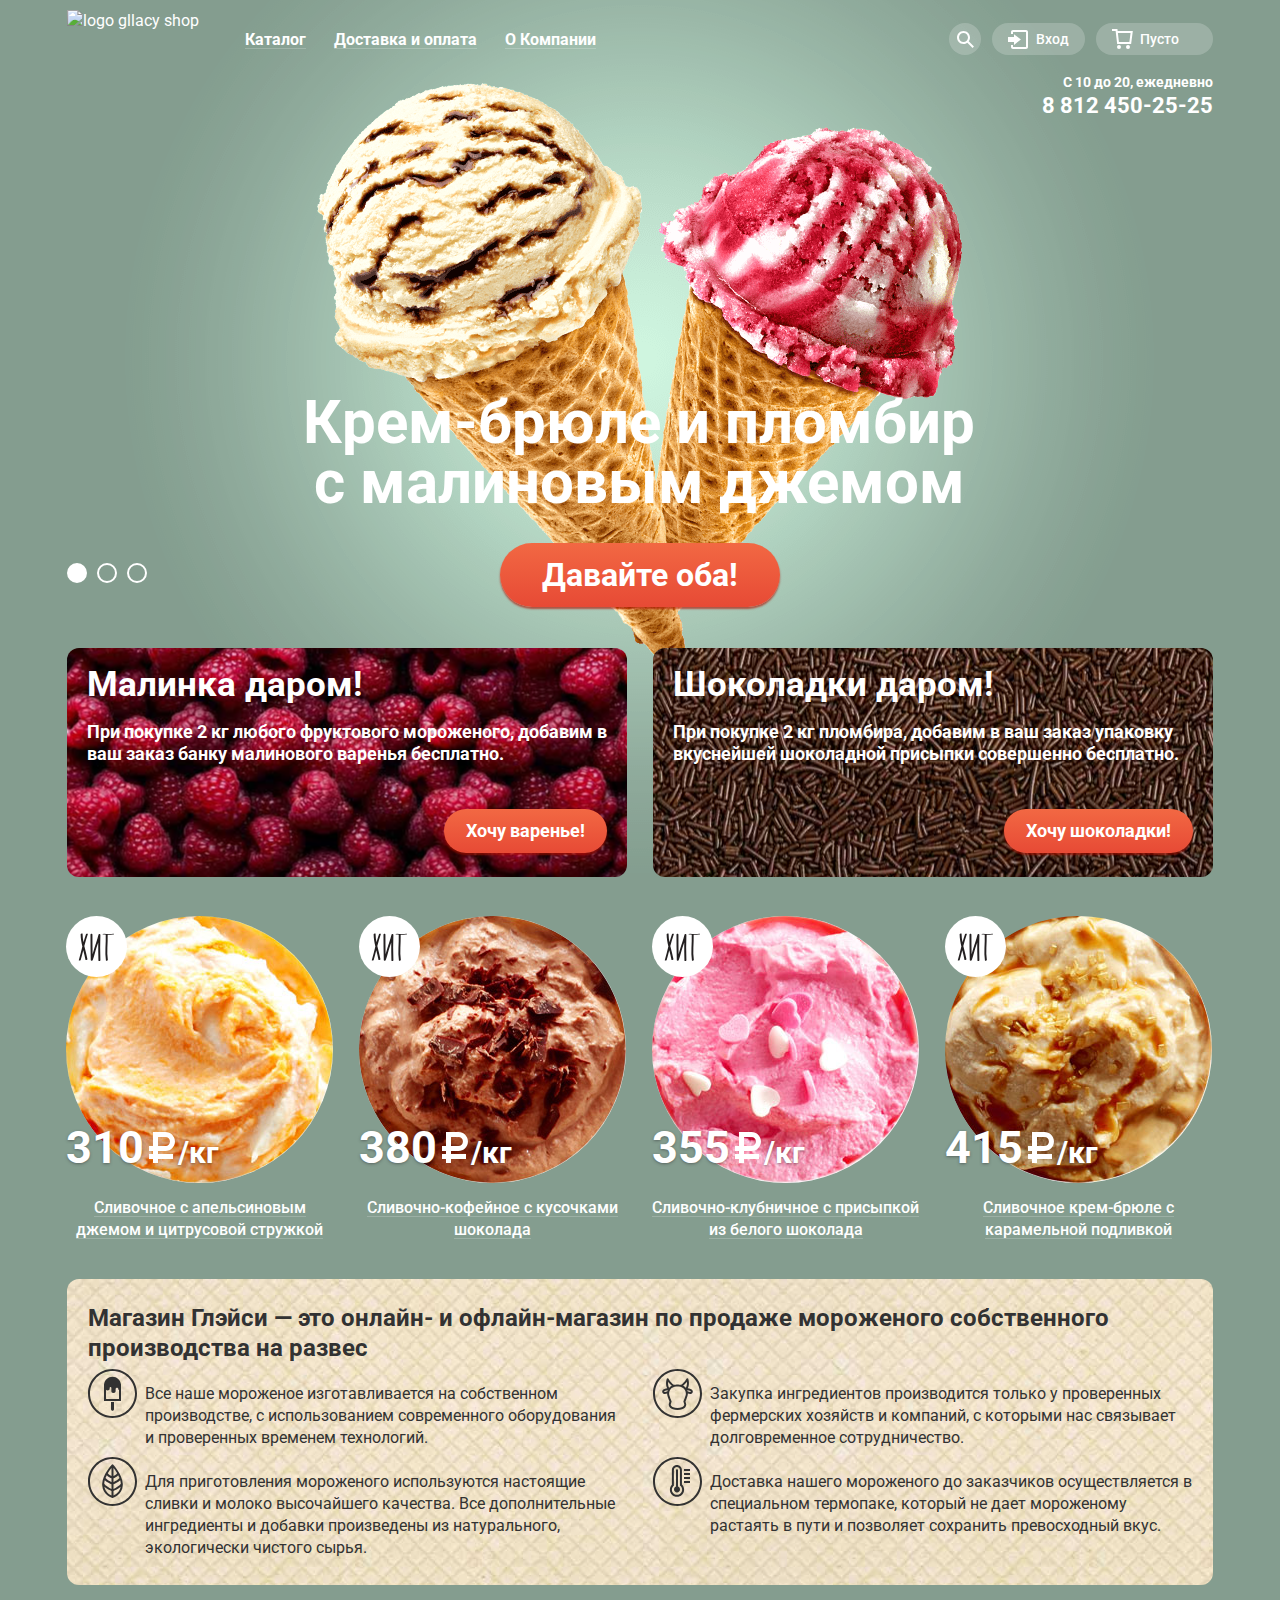
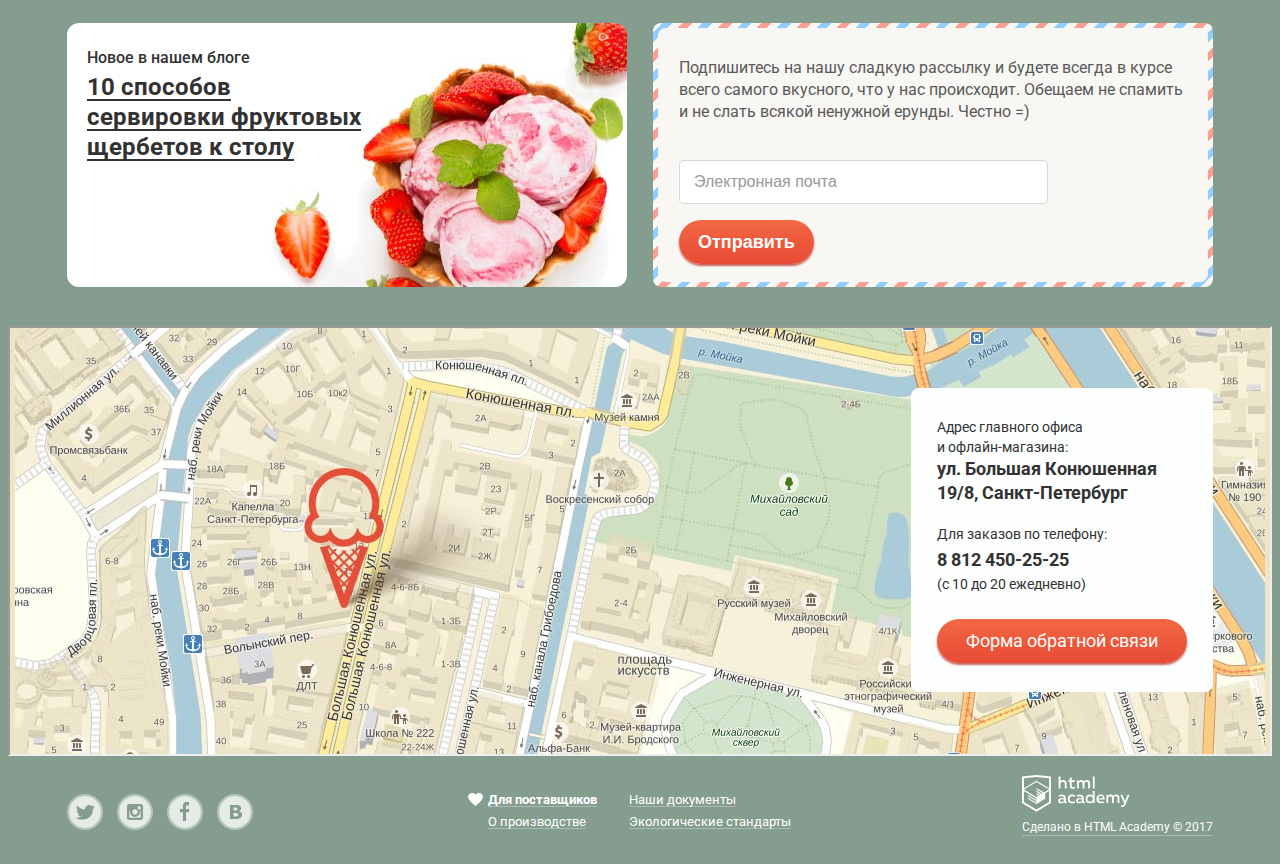
==== commit 01a73ddc: "единообразность" ====
--- a/index.html
+++ b/index.html
@@ -15,7 +15,7 @@
           <ul class="site-nav">
             <li class="site-nav-item" tabindex="0"><a href="#">Каталог</a> 
               <ul class="submenu-catalog">
-                <li class="submenu-catalog-item novelty"><a  href="#">Новинки</a></li>
+                <li class="submenu-catalog-item novelty"><a href="#">Новинки</a></li>
                 <li class="submenu-catalog-item"><a href="catalog.html">Сливочное</a></li>
                 <li class="submenu-catalog-item"><a href=#>Щербеты</a></li>
                 <li class="submenu-catalog-item"><a href="#">Фруктовый лед</a></li>
@@ -29,19 +29,17 @@
         <section class="user-block">
           <h3 class="visually-hidden">Пользовательский блок</h3>
           <ul class="user-block-items">
-            <li class="user-search" tabindex="0">
-              <span class="search"></span>
+            <li class="user-search" tabindex="0"><span class="search"></span>
               <ul class="window-search">
                 <li>
                   <form class="search-header" action="https://echo.htmlacademy.ru" method="GET">
                     <input type="search" name="site-search" id="search" placeholder="Что ищем?">
                   </form>
-                  <label for="search"><span class="visually-hidden" поиск</label>
+                  <label for="search"><span class="visually-hidden">поиск</span> </label>
                 </li>
               </ul>
             </li>
-            <li class="user-login" tabindex="0">
-              <a class="entry">Вход</a>
+            <li class="user-login" tabindex="0"><a class="entry">Вход</a>
               <ul class="window-login">
                 <li>
                   <form class="entry-form"
@@ -57,8 +55,7 @@
                 </li>
               </ul>
             </li>
-            <li class="user-cart">
-              <a class="cart" href="#">Пусто</a>
+            <li class="user-cart"><a class="cart" href="#">Пусто</a></li>
           </ul>
         </section>
       </div>
@@ -193,6 +190,8 @@
         <!--Карта с контактами-->
         <section class="map">
           <h3 class="visually-hidden">Наши контакты</h3>
+          <img class="map-road" src="img/map-contact.jpg" width="1250" height="430" alt="карта проезда">
+          <iframe class="interactive-map" src="https://yandex.ru/map-widget/v1/-/CBUHBOR1hB" height="430"></iframe>
           <div class="map-contact container">
             <div class="contact">
               <p class="name-contact">Адрес главного офиса<br> и офлайн-магазина:</p>
@@ -200,7 +199,7 @@
               <p class="name-contact">Для заказов по телефону:</p>
               <p class="phone">8 812 450-25-25</p>
               <p class="time">(с 10 до 20 ежедневно)</p>
-              <a class="button" href="form.html">Форма обратной связи</a>
+              <a class="popup button" href="form.html">Форма обратной связи</a>
             </div>
           </div>
         </section>
@@ -235,11 +234,12 @@
         <li><a class="link-white" href="#">Экологические стандарты</a></li>
       </ul>
       <div class="copyright">
-        <a class="link-white" class="logo-htmlacademy" href="https://htmlacademy.ru/intensive/htmlcss" target="_blank">
+        <a class="logo-htmlacademy link-white" href="https://htmlacademy.ru/intensive/htmlcss" target="_blank">
           <img src="img/logo-htmlacademy.svg" width="108" height="39" alt="logo Htmlacademy">
           <p>Сделано в HTML Academy © 2017</p>
         </a>
       </div>
     </footer>
+    <script src="js/script.js"></script>
   </body>
 </html>
--- a/css/style.css
+++ b/css/style.css
@@ -24,7 +24,6 @@
   background-color: #849d8f; 
 }
 /*Поля ввода*/
-
 input[type="text"],
 textarea {
   padding: 9px 14px;
@@ -44,8 +43,6 @@
   border: 1px solid rgba(178, 178, 178, 0.52);
   border-radius: 5px;
 }
-
-
 input[type="search"]:hover,
 input[type="email"]:hover,
 input[type="password"]:hover,
@@ -77,7 +74,6 @@
 textarea::-webkit-input-placeholder {
   color: #999999;
 }
-
 /* Кнопки--> */
 .button {
   text-decoration: none;
@@ -159,8 +155,6 @@
 .link-black:active::after {
   background: rgba(236, 89, 60, 0.3);
 }
-
- 
  /*header*/
 .main-header {
   position: relative;
@@ -203,7 +197,6 @@
   text-decoration: none;
   border-radius: 16px;
 }
-
 .site-nav-item a:after {
   position: absolute;
   top: 24px;
@@ -216,7 +209,6 @@
 .nav-active > a {
   background-color: #d07058;
 }
-
 .site-nav-item > a:hover,
 .site-nav-item > a:focus{
   color: #323232;
@@ -287,10 +279,6 @@
   text-decoration: none;
   color: #323232;
 }
-
-
-
-
 .user-block {
   margin-left: auto;
 }
@@ -308,6 +296,7 @@
   display: inline-block;
   margin-right: 11px; 
   padding: 16px 16px;
+  vertical-align: middle;
   background: rgba(255, 255, 255, 0.2) url(../img/loupe.svg) no-repeat;
   background-position: 50%;
   border-radius: 50%;
@@ -353,11 +342,11 @@
   margin: 20px 15px;
   border: 1px solid rgb(211, 211, 210);
 }
-
 .entry {
   display: inline-block;
   margin-right: 11px;
   padding: 8px 16px;
+  vertical-align: middle;
   font-size: 14px;
   line-height: 16px;
   font-weight: 500;
@@ -445,6 +434,7 @@
   display: inline-block;
   padding: 8px 34px;
   padding-left: 16px;
+  vertical-align: middle;
   text-decoration: none;
   font-size: 14px;
   line-height: 16px;
@@ -462,7 +452,6 @@
 .user-cart:focus {
   outline: none;
 }
-
 .header-info {
   display: flex;
 }
@@ -486,16 +475,13 @@
   line-height: 24px;
   font-weight: 700;
 }
-
-
 /* Слайдер*/
 .slider-wrapper {
   position: relative;
   height: 530px;
 }
 .slider {
-  
-  padding: 0 50px;
+ padding: 0 50px;
 }
 .slider-controls label {
   display: inline-block;
@@ -503,6 +489,7 @@
   height: 20px;
   margin: 0;
   margin-right: 6px;
+  vertical-align: middle;
   border: 2px solid rgba(255, 255, 255, 1);
   border-radius: 50%;
   cursor: pointer;
@@ -519,7 +506,6 @@
   color: #ffffff;
   border-radius: 32px;
   position: absolute;
-  
 }
 .slides-1 b,
 .slides-2 b,
@@ -539,7 +525,7 @@
 }
 .slider-controls {
   position: absolute;
-  top: 448px;
+  top: 443px;
   left: 0px;
 }
 input[id^="btn-"] {
@@ -577,8 +563,6 @@
 input[id="btn-3"]:checked ~ .slider-inner .slides-3 {
   display: block
 }
-
-
 /*Банеры*/
 .baners {
   display: flex;
@@ -621,14 +605,13 @@
   background: #7b5241 url(../img/chocolate-background.jpg) no-repeat;
   background-position: center;
 }
-
 /*Популярные товары*/
 .catalog {
   max-width: 1200px;
   margin: 0 auto;
   }
 .popular {
-  margin-bottom: 10px;
+  margin-bottom: 8px;
 }
 .catalog-product {
   display: flex;
@@ -676,8 +659,6 @@
 .catalog-item:focus .btn{
   display: block;
 }
-
-
 .hit::before {
   position: absolute;
   content: "";
@@ -705,6 +686,7 @@
   display: inline-block;
   width: 35px;
   height: 40px;
+  vertical-align: baseline;
   background: url(../img/rub.svg) no-repeat;
   background-position: 3px 7px;
 }
@@ -722,6 +704,7 @@
   display: inline-block;
   width: 267px;
   margin-bottom: 8px;
+  vertical-align: middle;
 }
 .catalog-item .name-cream {
   font-weight: 500;
@@ -791,23 +774,21 @@
   content: "";
   background: url(../img/termometr-image.svg) no-repeat;
 }
-
 /*блог рассылка*/
 .info {
   display: flex;
   justify-content: space-between;
-  margin-bottom: 40px;
+  margin-bottom: 39px;
 }
 .blog {
   width: 560px;
-  padding: 16px 20px;
+  padding: 24px 20px;
   background: rgb(255, 255, 255) url(../img/strawberry-background.jpg) no-repeat 17% 39%;
   border-radius: 12px;
 }
 .title-blog {
-  
-  margin: 6px 0;
-  padding: 0;
+  margin: 0;
+  margin-bottom: 3px;
   font-weight: 500;
   color:rgb(50, 50, 50);
 }
@@ -820,9 +801,12 @@
   font-weight: 700;
 }
 .news-blog a {
+  position: relative;
+  display: inline;
   color: rgb(50, 50, 50);
-}
-
+  text-decoration: none;
+  box-shadow: inset 0 -2px 0 0 rgb(50, 50, 50);
+}
 .distribution {
   width: 560px;
   padding: 5px;
@@ -836,28 +820,44 @@
   color: #5a5a5a;
 }
 .distribution-content p {
-  margin: 10px 0;
-  margin-bottom: 13px;
+  margin: 11px 0;
+  margin-bottom: 12px;
 }
 .distribution-form input[type="email"] {
   width: 369px;
   margin-top: 25px;
   margin-bottom: 16px;
   margin-right: 5px;
+  font-size: 16px;
+  line-height: 24px;
 }
 .distribution-form .btn {
   padding: 10px 19px;
   border-radius: 22px;
 }
-
 /*карта*/
 .map {
+  position: relative;
   min-height: 430px;
   margin: 0 auto;
   padding: 62px 0;
-  background: #ece5c8 url(../img/map-contact.jpg) no-repeat 50%;
-}
+  background: #ece5c8;
+}
+.map-road {
+  position: absolute;
+  top: 0;
+  left: 50%;
+  width: 1250px;
+  height: 430px;
+  margin-left: -625px;
+}
+.interactive-map {
+  position: absolute;
+  top: 0;
+  width: 100%;
+ }
 .contact {
+  position: relative;
   width: 302px;
   margin-left: auto; 
   padding: 29px 26px;
@@ -901,13 +901,12 @@
   line-height: 24px;
   color: #fefefe;
 }
-
 /*модалка*/
 .modal-overlay {
+  display: none;
   position: fixed;
   top: 0;
   left: 0;
-  display: none;
   height: 100%;
   width: 100%;
   background-color: rgba(0, 0, 0, 0.3);
@@ -915,13 +914,16 @@
 .modal {
   display: none;
   position: fixed;
-  top: 338px;
+  top: 100px;
   left: 50%;
   width: 478px;
   margin-left: -239px;
   padding: 16px 25px;
   background: #f8f7f4;
   border-radius: 10px;
+}
+.visible {
+  display: block;
 }
 .modal p {
   margin: 0;
@@ -947,10 +949,12 @@
   flex-direction: column;
   margin-bottom: 9px;
 }
-.modal-form input[type="text"],
-.modal-form input[type="email"] {
+.modal-form > input[type="text"],
+.modal-form > input[type="email"] {
   width: 267px;
   margin-bottom: 20px;
+  font-size: 16px;
+  line-height: 24px;
 }
 .modal-form textarea {
   width: 100%;
@@ -959,11 +963,11 @@
   padding: 7px 15px;
 }
 .modal-form .btn {
-  padding: 11px 21px;
+  padding: 11px 22px;
   align-self: flex-end;
   border-radius: 23px; 
-}
-
+  cursor: pointer;
+}
 /*footer*/
 .main-footer {
   display: flex;
@@ -985,6 +989,7 @@
   width: 36px;
   height: 36px;
   margin-right: 14px;
+  vertical-align: baseline;
   border: 2px solid rgba(255, 255, 255, 0.5);
   opacity: 0.8;
   border-radius: 50%;
@@ -1008,7 +1013,6 @@
 .social-btn.vk {
   background: url(../img/vk-logo.svg) no-repeat center;
 }
-
 .footer-info {  
   margin: 0;
   margin-top: 32px;
@@ -1034,7 +1038,6 @@
   padding: 10px;
   background: url(../img/heart-image.svg) no-repeat;
 }
-
 .copyright {
   margin-top: 18px;
   margin-left: auto;
@@ -1047,12 +1050,7 @@
 .copyright p {
   margin: 0;
 }
-
-
-
 /*catalog*/
-
-
 .cart.buy {
   padding: 8px 16px;
   color: rgb(50, 50, 50);
@@ -1068,7 +1066,6 @@
   background: url(../img/cart-active.svg) no-repeat;
   background-position-y: center;
 }
-
 .user-cart:hover .buy + .window-cart,
 .user-cart:focus .buy + .window-cart {
   display: flex;
@@ -1097,8 +1094,8 @@
 }
 .buy-del {
   width: 25px;
-  padding-top: 23px;
-  vertical-align: baseline;
+  padding-top: 6px;
+  vertical-align: middle;
 }
 .item-del {
   display: block;
@@ -1119,6 +1116,7 @@
 }
 .name-cart {
   width: 245px;
+  padding-top: 23px;
   padding-left: 12px;
   vertical-align: baseline;
 }
@@ -1143,7 +1141,7 @@
 }
 .total-cart {
   margin: 0;
-  padding: 14px 0;
+  padding: 12px 0;
   text-align: right;
   font-size: 15px;
   line-height: 18px;
@@ -1152,7 +1150,7 @@
   border-top: 1px solid;
 }
 .checkout-cart {
-  align-self: flex-end;
+  display: block;
   margin-bottom: 15px;
   padding: 10px 14px;
   font-size: 18px;
@@ -1161,8 +1159,9 @@
   color: #fefefe;
   border-radius: 22px;
 }
-
-
+.send-order {
+  align-self: flex-end;
+}
 .bread-crumbs {
   display: flex;
   margin-right: auto;
@@ -1179,7 +1178,6 @@
 .prev-position {
   padding-right: 8px; 
 }
-
 .prev-position::after {
   content: " »";
   padding-left: 3px;
@@ -1191,7 +1189,6 @@
   line-height: 41px;
   font-weight: 700;
 }
-
 .filter {
   display: flex;
   flex-wrap: wrap;
@@ -1205,8 +1202,6 @@
   margin-bottom: 16px;
   margin-left: 15px;
 }
-
-
 .filter-item-name {
   margin: 0;
   padding-left: 16px;
@@ -1324,8 +1319,8 @@
 .filter-fat-control label:hover::before {
   opacity: 1;
 }
-.filter-fat-control input:disabled +label::before {
-  opacity: 0.6;
+.filter-fat-control input:disabled + label::before {
+  opacity: 0.4;
 }
 .filter-fat-control input:checked + label:before {
   background: url(../img/radio-on.svg) no-repeat;
@@ -1362,12 +1357,11 @@
   opacity: 1;
 }
 .filter-additive-control input:disabled + label::before {
-  opacity: 0.6;
+  opacity: 0.4;
 }
 .filter-additive-control input:checked + label::before {
   background: url(../img/checkbox-on.svg) no-repeat;
 }
-
 .btn-filter {
   margin-top: 22px;
   margin-bottom: 16px;
@@ -1393,17 +1387,12 @@
   border: none;
   box-shadow: inset 0px 2px 1px 0px rgba(105, 105, 105, 1);
 }
-
-
 .catalog {
   margin-top: 16px;
-  }
- 
-.catalog-product li:last-child {
+}
+ .catalog-product li:last-child {
   margin-right: auto;
 }
-
-
 .paginator {
   display: flex;
   flex-wrap: wrap;
@@ -1432,7 +1421,6 @@
 .page-number:hover {
   background: rgba(255, 255, 255, 0.2);
 }
-
 .prev {
   position: relative;
   display: block;
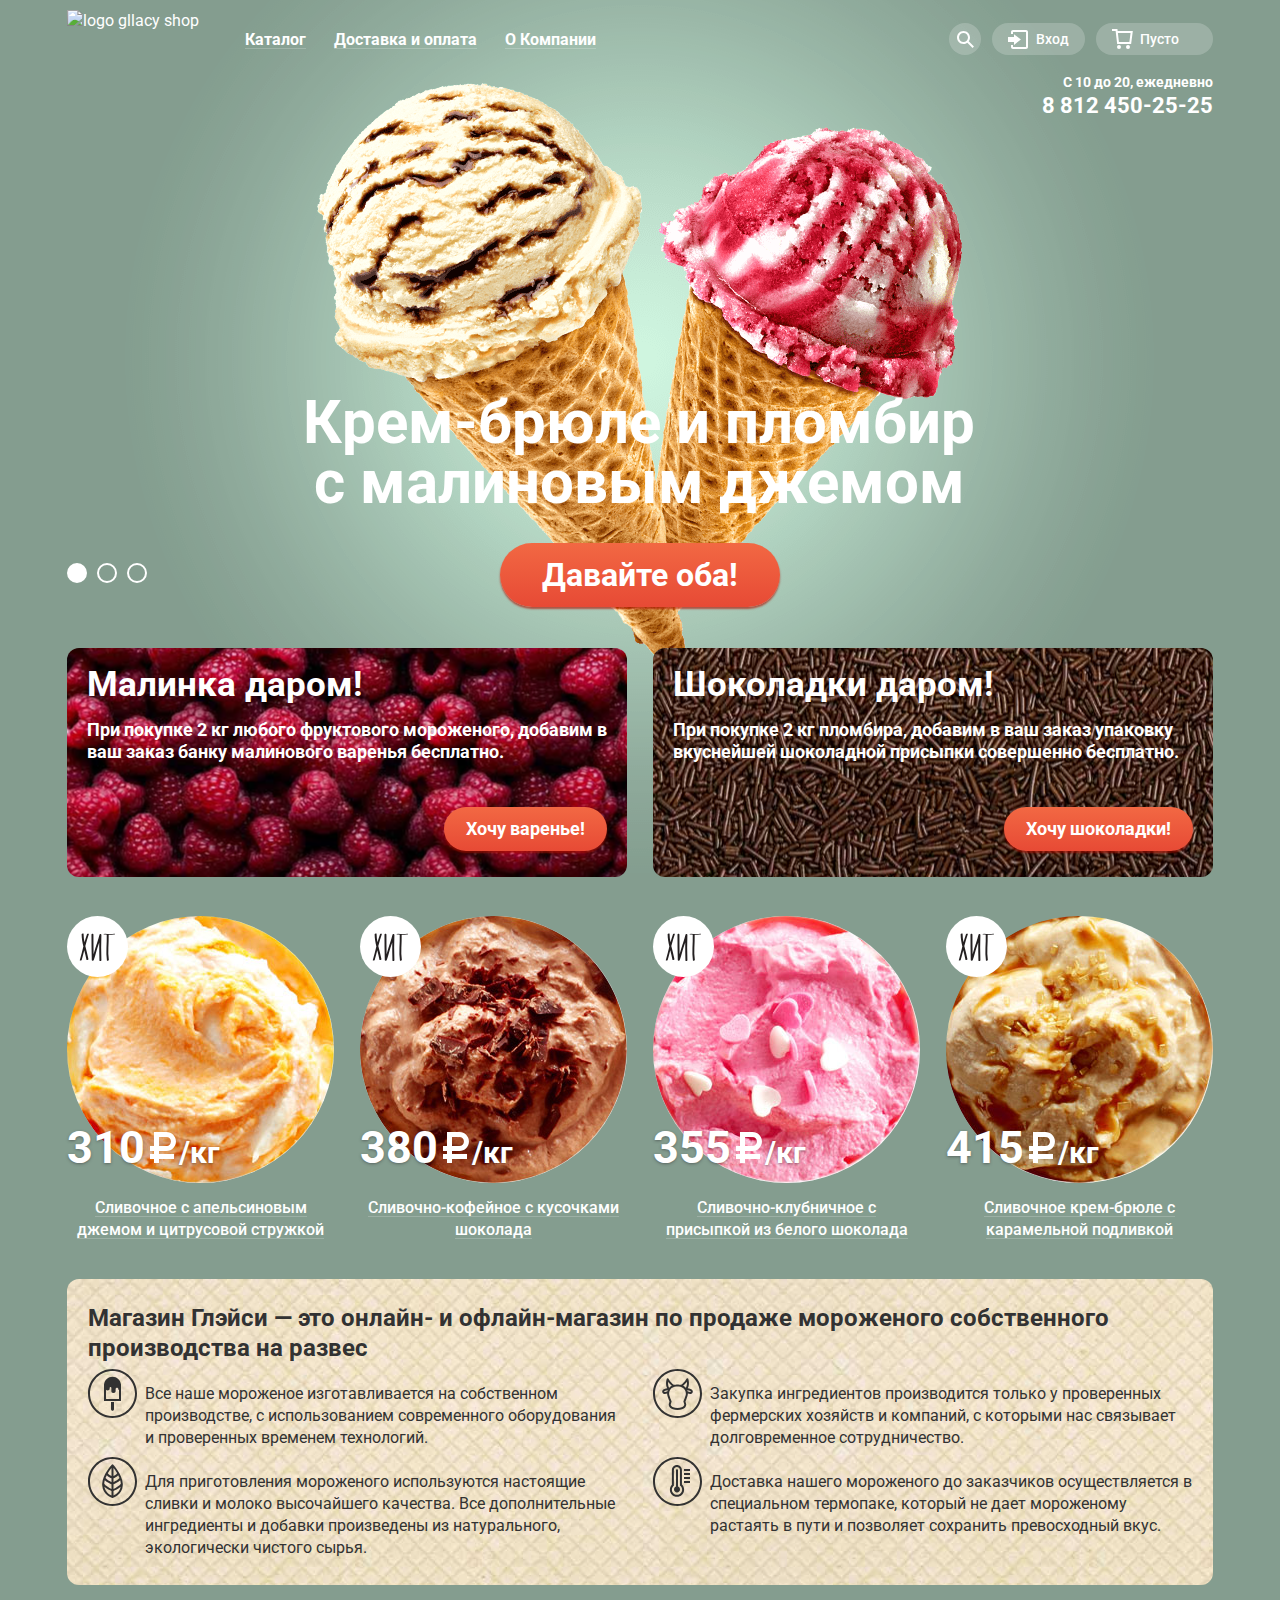
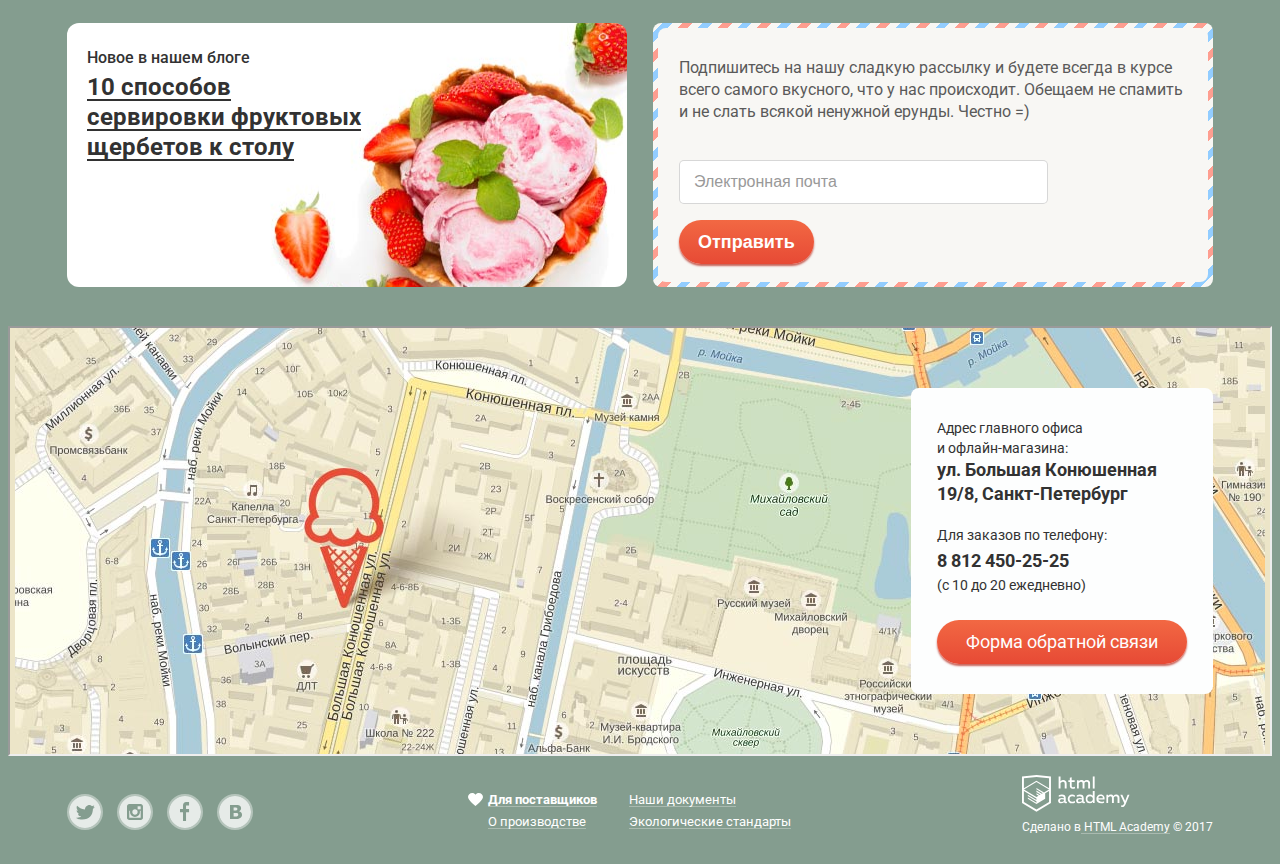
==== commit 63d5f00b: "исправил центровку" ====
--- a/index.html
+++ b/index.html
@@ -158,65 +158,52 @@
         </ul>
       </section>
         <!--Особенности-->
-      <section class="features container">
-        <h1>Магазин Глэйси — это онлайн- и офлайн-магазин по продаже мороженого собственного производства на развес</h1>
-        <ul class="advantages">
-          <li class="advantages-item production">Все наше мороженое изготавливается на собственном производстве, с использованием современного оборудования и проверенных временем технологий.</li>
-          <li class="advantages-item ingredients">Закупка ингредиентов производится только у проверенных фермерских хозяйств и компаний, с которыми нас связывает долговременное сотрудничество.</li>
-          <li class="advantages-item natural">Для приготовления мороженого используются настоящие сливки и молоко высочайшего качества. Все дополнительные ингредиенты и добавки произведены из натурального, экологически чистого сырья.</li>
-          <li class="advantages-item termal-pack">Доставка нашего мороженого до заказчиков осуществляется в специальном термопаке, который не дает мороженому растаять в пути и позволяет сохранить превосходный вкус.</li>
-        </ul>
-      </section>
-        
-        <!--Блог-->
-        <section class="info container">
-          <h3 class="visually-hidden">Полезная информация</h3>
-          <article class="blog">
-            <h2 class="visually-hidden">Новости блога</h2>
-            <p class="title-blog">Новое в нашем блоге</p>
-            <p class="news-blog"><a href="#">10 способов сервировки фруктовых щербетов к столу</a></p>
-          </article>
-          <section class="distribution">
-            <h2 class="visually-hidden">Полезная рассылка</h2>
-            <div class="distribution-content">
-              <p>Подпишитесь на нашу сладкую рассылку и будете всегда в курсе всего самого вкусного, что у нас происходит. Обещаем не спамить и не слать всякой ненужной ерунды. Честно =) </p>
-              <form class="distribution-form" action="https://echo.htmlacademy.ru/" method="POST" name="distribution">
-                <input type="email" name="email-distribution" placeholder="Электронная почта">
-                <button class="btn" type="submit">Отправить</button>
-              </form>
-            </div>
-          </section>
-        </section>
-        <!--Карта с контактами-->
-        <section class="map">
-          <h3 class="visually-hidden">Наши контакты</h3>
-          <img class="map-road" src="img/map-contact.jpg" width="1250" height="430" alt="карта проезда">
-          <iframe class="interactive-map" src="https://yandex.ru/map-widget/v1/-/CBUHBOR1hB" height="430"></iframe>
-          <div class="map-contact container">
-            <div class="contact">
-              <p class="name-contact">Адрес главного офиса<br> и офлайн-магазина:</p>
-              <p class="addres">ул. Большая Конюшенная 19/8, Санкт-Петербург</p>
-              <p class="name-contact">Для заказов по телефону:</p>
-              <p class="phone">8 812 450-25-25</p>
-              <p class="time">(с 10 до 20 ежедневно)</p>
-              <a class="popup button" href="form.html">Форма обратной связи</a>
-            </div>
-          </div>
-        </section>
-        <!--Модальное окно-->
-        <div class="modal-overlay">
-          <section class="modal window">
-            <h3 class="visually-hidden">Форма обратной связи</h3> 
-            <p>Мы обязательно вам ответим!</p>
-            <button class="close">Закрыть</button>
-            <form class="modal-form" action="https://echo.htmlacademy.ru/" method="POST">
-              <input type="text" name="name-feedback" placeholder="Как вас зовут?">
-              <input type="email" name="email-feedback" placeholder="Ваша почта для ответа?">
-              <textarea name="text-feedback" placeholder="Напишите что-нибудь"></textarea>
+      <div class="container">
+        <section class="features">
+          <h1>Магазин Глэйси — это онлайн- и офлайн-магазин по продаже мороженого собственного производства на развес</h1>
+          <ul class="advantages">
+            <li class="advantages-item production">Все наше мороженое изготавливается на собственном производстве, с использованием современного оборудования и проверенных временем технологий.</li>
+            <li class="advantages-item ingredients">Закупка ингредиентов производится только у проверенных фермерских хозяйств и компаний, с которыми нас связывает долговременное сотрудничество.</li>
+            <li class="advantages-item natural">Для приготовления мороженого используются настоящие сливки и молоко высочайшего качества. Все дополнительные ингредиенты и добавки произведены из натурального, экологически чистого сырья.</li>
+            <li class="advantages-item termal-pack">Доставка нашего мороженого до заказчиков осуществляется в специальном термопаке, который не дает мороженому растаять в пути и позволяет сохранить превосходный вкус.</li>
+          </ul>
+        </section>
+      </div>
+      <!--Блог-->
+      <section class="info container">
+        <h3 class="visually-hidden">Полезная информация</h3>
+        <article class="blog">
+          <h2 class="visually-hidden">Новости блога</h2>
+          <p class="title-blog">Новое в нашем блоге</p>
+          <p class="news-blog"><a href="#">10 способов сервировки фруктовых щербетов к столу</a></p>
+        </article>
+        <section class="distribution">
+          <h2 class="visually-hidden">Полезная рассылка</h2>
+          <div class="distribution-content">
+            <p>Подпишитесь на нашу сладкую рассылку и будете всегда в курсе всего самого вкусного, что у нас происходит. Обещаем не спамить и не слать всякой ненужной ерунды. Честно =) </p>
+            <form class="distribution-form" action="https://echo.htmlacademy.ru/" method="POST" name="distribution">
+              <input type="email" name="email-distribution" placeholder="Электронная почта">
               <button class="btn" type="submit">Отправить</button>
             </form>
-          </section>
+          </div>
+        </section>
+      </section>
+      <!--Карта с контактами-->
+      <section class="map">
+        <h3 class="visually-hidden">Наши контакты</h3>
+        <img class="map-road" src="img/map-contact.jpg" width="1250" height="430" alt="карта проезда">
+        <iframe class="interactive-map" src="https://yandex.ru/map-widget/v1/-/CBUHBOR1hB" height="430"></iframe>
+        <div class="map-contact container">
+          <div class="contact">
+            <p class="name-contact">Адрес главного офиса<br> и офлайн-магазина:</p>
+            <p class="addres">ул. Большая Конюшенная 19/8, Санкт-Петербург</p>
+            <p class="name-contact">Для заказов по телефону:</p>
+            <p class="phone">8 812 450-25-25</p>
+            <p class="time">(с 10 до 20 ежедневно)</p>
+            <a class="popup button" href="form.html">Форма обратной связи</a>
+          </div>
         </div>
+      </section>
     </main>
     <footer class="main-footer container">
       <ul class="social">
@@ -234,12 +221,26 @@
         <li><a class="link-white" href="#">Экологические стандарты</a></li>
       </ul>
       <div class="copyright">
-        <a class="logo-htmlacademy link-white" href="https://htmlacademy.ru/intensive/htmlcss" target="_blank">
+        <a class="logo-htmlacademy" href="https://htmlacademy.ru/intensive/htmlcss" target="_blank">
           <img src="img/logo-htmlacademy.svg" width="108" height="39" alt="logo Htmlacademy">
-          <p>Сделано в HTML Academy © 2017</p>
         </a>
+        <p>Сделано в<a class="link-white" href="https://htmlacademy.ru/intensive/htmlcss"> HTML Academy</a> © 2017</p>
       </div>
     </footer>
+    <!--Модальное окно-->
+    <div class="modal-overlay">
+      <section class="modal window">
+        <h3 class="visually-hidden">Форма обратной связи</h3> 
+        <p>Мы обязательно вам ответим!</p>
+        <button class="close">Закрыть</button>
+        <form class="modal-form" action="https://echo.htmlacademy.ru/" method="POST">
+          <input type="text" name="name-feedback" placeholder="Как вас зовут?">
+          <input type="email" name="email-feedback" placeholder="Ваша почта для ответа?">
+          <textarea name="text-feedback" placeholder="Напишите что-нибудь"></textarea>
+          <button class="btn" type="submit">Отправить</button>
+        </form>
+      </section>
+    </div>
     <script src="js/script.js"></script>
   </body>
 </html>
--- a/css/style.css
+++ b/css/style.css
@@ -6,13 +6,14 @@
   margin: -1px;
  }
 .container {
-  max-width: 1146px;
+  max-width: 1200px;
+  padding: 0 27px;
   margin: 0 auto;
 }
 html {
   box-sizing: border-box;
 }
-*, ::before, ::after {
+*, *::before, *::after {
   box-sizing: inherit;
 }
  body {
@@ -449,6 +450,9 @@
   background: url(../img/cart.svg) no-repeat;
   background-position-y: center;
 }
+.user-cart {
+  position: relative;
+}
 .user-cart:focus {
   outline: none;
 }
@@ -526,7 +530,7 @@
 .slider-controls {
   position: absolute;
   top: 443px;
-  left: 0px;
+  left: 27px;
 }
 input[id^="btn-"] {
   display: none;
@@ -578,7 +582,7 @@
 }
 .baner h3 {
   margin-top: 0;
-  margin-bottom: 16px;
+  margin-bottom: 14px;
   font-size: 35px;
   line-height: 41px;
 }
@@ -609,6 +613,7 @@
 .catalog {
   max-width: 1200px;
   margin: 0 auto;
+  padding: 0 14px;
   }
 .popular {
   margin-bottom: 8px;
@@ -618,7 +623,7 @@
   flex-wrap: wrap;
   width: 100%;
   margin: 0;
-  padding: 0 13px;
+  padding: 0;
   justify-content: space-between;
   list-style: none;
 }
@@ -702,7 +707,7 @@
 .catalog-item .name-cream-container {
   position: relative;
   display: inline-block;
-  width: 267px;
+  width: 258px;
   margin-bottom: 8px;
   vertical-align: middle;
 }
@@ -860,7 +865,7 @@
   position: relative;
   width: 302px;
   margin-left: auto; 
-  padding: 29px 26px;
+  padding: 30px 26px;
   color: #323232;
   background: #fdfefe;
   border-radius: 8px;
@@ -1167,7 +1172,7 @@
   margin-right: auto;
   align-items: flex-end;
   margin: 0;
-  padding: 0;
+  padding: 2px 0;
   list-style: none;
 }
 .bread-crumbs a {
@@ -1188,6 +1193,9 @@
   font-size: 35px;
   line-height: 41px;
   font-weight: 700;
+}
+.filter-catalog {
+  margin-bottom: 16px;
 }
 .filter {
   display: flex;
@@ -1387,17 +1395,14 @@
   border: none;
   box-shadow: inset 0px 2px 1px 0px rgba(105, 105, 105, 1);
 }
-.catalog {
-  margin-top: 16px;
-}
- .catalog-product li:last-child {
+.catalog-product li:last-child {
   margin-right: auto;
 }
 .paginator {
   display: flex;
   flex-wrap: wrap;
   justify-content: flex-end;
-  margin: 0 27px;
+  margin: 0 12px;
   margin-top: 55px;
   padding: 0;
   padding-bottom: 30px;
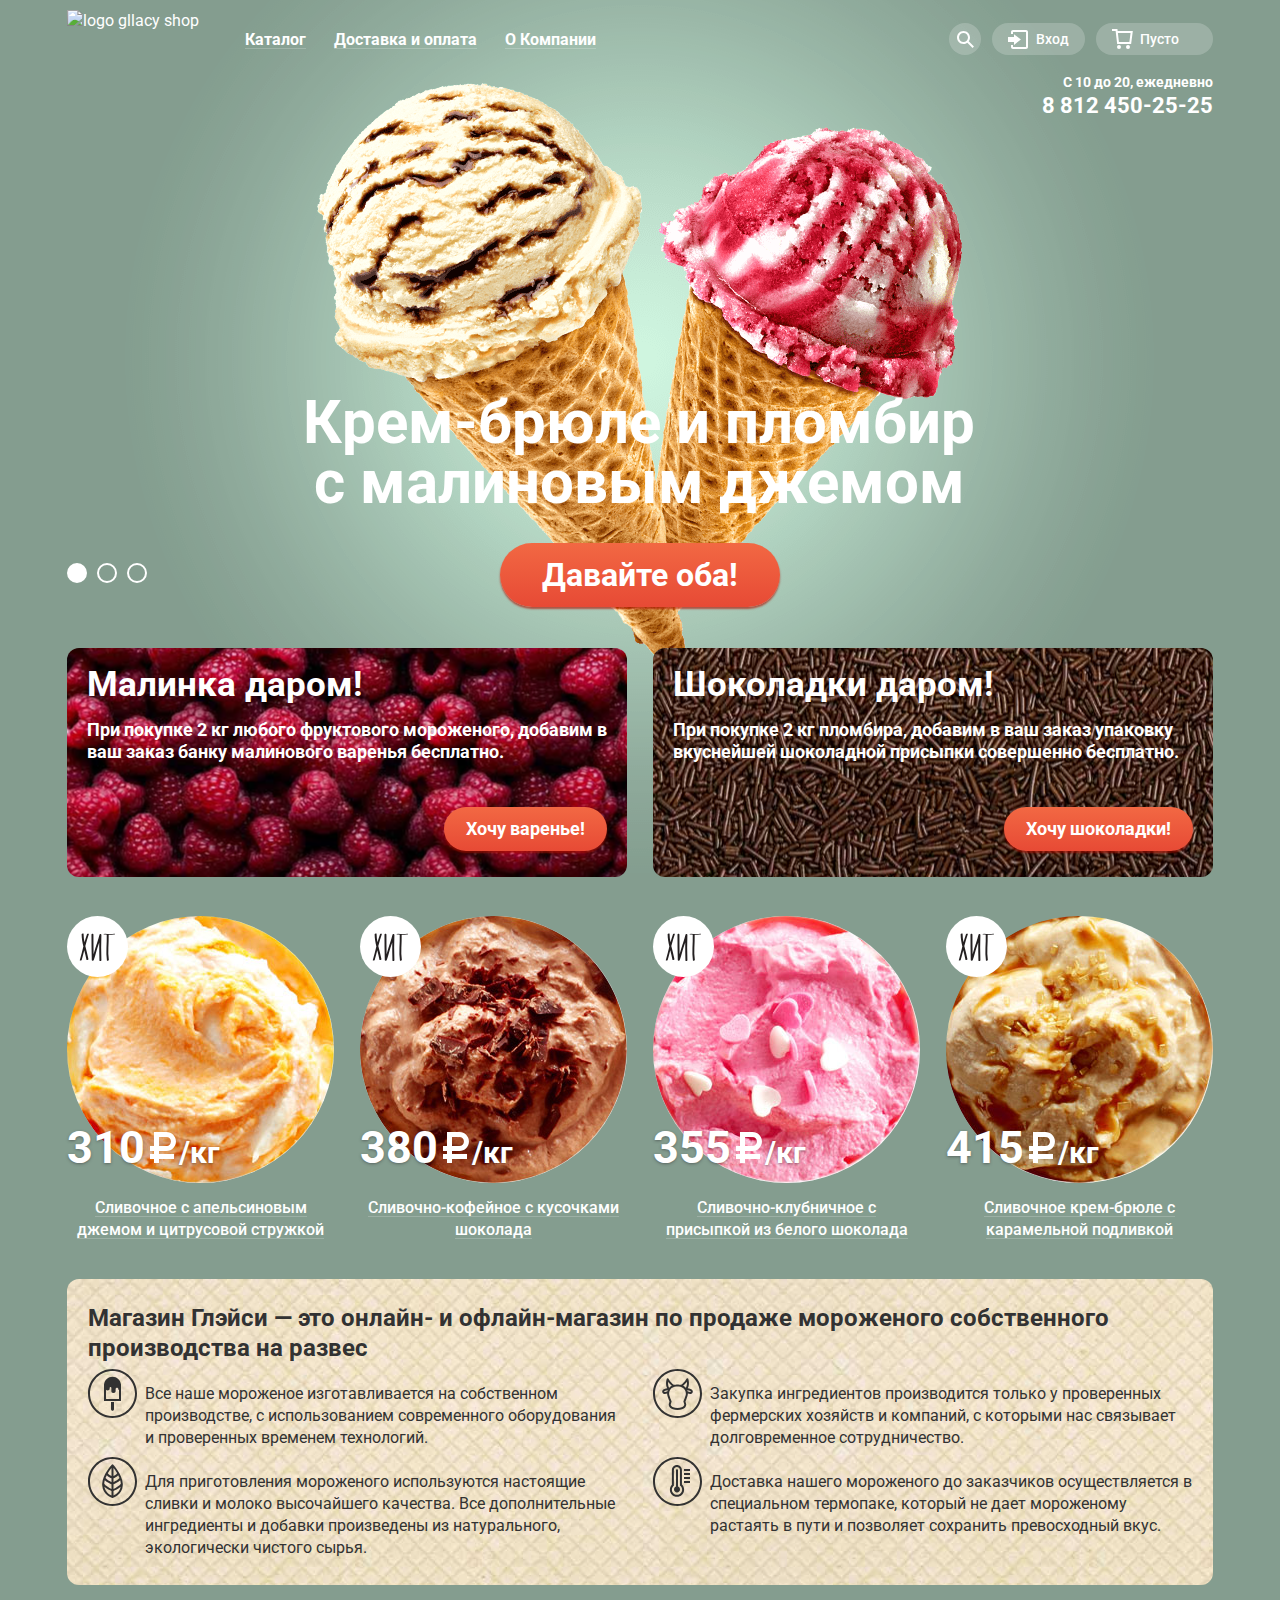
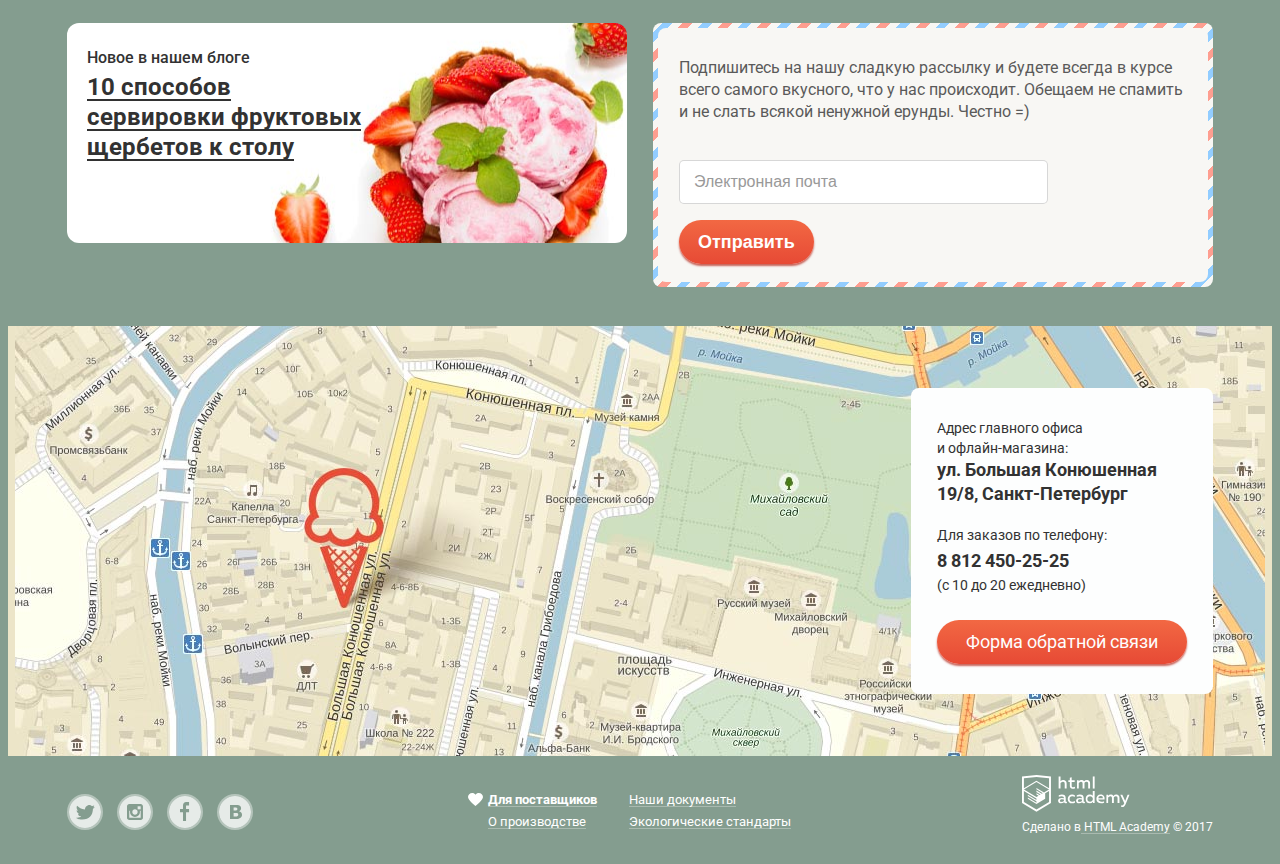
==== commit 1daa83a1: "убрал глобальные теги  Д25" ====
--- a/index.html
+++ b/index.html
@@ -33,7 +33,7 @@
               <ul class="window-search">
                 <li>
                   <form class="search-header" action="https://echo.htmlacademy.ru" method="GET">
-                    <input type="search" name="site-search" id="search" placeholder="Что ищем?">
+                    <input class="input-search" type="search" name="site-search" id="search" placeholder="Что ищем?">
                   </form>
                   <label for="search"><span class="visually-hidden">поиск</span> </label>
                 </li>
@@ -44,8 +44,8 @@
                 <li>
                   <form class="entry-form"
                   action="https://echo.htmlacademy.ru/" method="POST">
-                    <input type="email" name="user-email" id="email" placeholder="Электронная почта">
-                    <input type="password" name="user-password" placeholder="Пароль">
+                    <input class="input-email" type="email" name="user-email" id="email" placeholder="Электронная почта">
+                    <input class="input-password" type="password" name="user-password" placeholder="Пароль">
                     <button class="btn" type="submit">Войти</button>
                   </form>
                   <div class="registration-container">
@@ -182,7 +182,7 @@
           <div class="distribution-content">
             <p>Подпишитесь на нашу сладкую рассылку и будете всегда в курсе всего самого вкусного, что у нас происходит. Обещаем не спамить и не слать всякой ненужной ерунды. Честно =) </p>
             <form class="distribution-form" action="https://echo.htmlacademy.ru/" method="POST" name="distribution">
-              <input type="email" name="email-distribution" placeholder="Электронная почта">
+              <input class="input-email" type="email" name="email-distribution" placeholder="Электронная почта">
               <button class="btn" type="submit">Отправить</button>
             </form>
           </div>
@@ -234,9 +234,9 @@
         <p>Мы обязательно вам ответим!</p>
         <button class="close">Закрыть</button>
         <form class="modal-form" action="https://echo.htmlacademy.ru/" method="POST">
-          <input type="text" name="name-feedback" placeholder="Как вас зовут?">
-          <input type="email" name="email-feedback" placeholder="Ваша почта для ответа?">
-          <textarea name="text-feedback" placeholder="Напишите что-нибудь"></textarea>
+          <input class="input-text" type="text" name="name-feedback" placeholder="Как вас зовут?">
+          <input class="input-email" type="email" name="email-feedback" placeholder="Ваша почта для ответа?">
+          <textarea class="textarea" name="text-feedback" placeholder="Напишите что-нибудь"></textarea>
           <button class="btn" type="submit">Отправить</button>
         </form>
       </section>
--- a/css/style.css
+++ b/css/style.css
@@ -25,8 +25,11 @@
   background-color: #849d8f; 
 }
 /*Поля ввода*/
-input[type="text"],
-textarea {
+.input-text,
+.textarea,
+.input-search,
+.input-email,
+.input-password {
   padding: 9px 14px;
   font-size: 16px;
   line-height: 24px;
@@ -34,47 +37,46 @@
   border: 1px solid rgba(178, 178, 178, 0.52);
   border-radius: 5px;
 }
-input[type="search"],
-input[type="email"],
-input[type="password"] {
-  padding: 9px 14px;
-  font-size: 14px;
-  line-height: 24px;
-  color: #323232;
-  border: 1px solid rgba(178, 178, 178, 0.52);
-  border-radius: 5px;
-}
-input[type="search"]:hover,
-input[type="email"]:hover,
-input[type="password"]:hover,
-input[type="text"]:hover,
-textarea:hover {
+
+.input-text:hover,
+.textarea:hover,
+.input-search:hover,
+.input-email:hover,
+.input-password:hover {
   outline: none;
   border: 1px solid rgba(154, 154, 154, 0.52);
   box-shadow: inset 0 0 0 1px rgba(154, 154, 154, 0.52);
 }
-input[type="search"]:active,
-input[type="email"]:active,
-input[type="password"]:active,
-input[type="text"]:active,
-textarea:active,
-input[type="search"]:focus,
-input[type="email"]:focus,
-input[type="password"]:focus,
-input[type="text"]:focus,
-textarea:focus {
+.input-text:active,
+.textarea:active,
+.input-search:active,
+.input-email:active,
+.input-password:active,
+.input-text:focus,
+.textarea:focus,
+.input-search:focus,
+.input-email:focus,
+.input-password:focus {
   outline: none;
   border: 1px solid rgba(46, 136, 228, 0.52);
   border-radius: 5px;
   box-shadow: inset 0 0 0 1px rgba(46, 136, 228, 0.52);
 } 
-input[type="search"]::-webkit-input-placeholder,
-input[type="email"]::-webkit-input-placeholder,
-input[type="password"]::-webkit-input-placeholder,
-input[type="text"]::-webkit-input-placeholder,
-textarea::-webkit-input-placeholder {
+.input-text::-webkit-input-placeholder,
+.textarea::-webkit-input-placeholder,
+.input-search::-webkit-input-placeholder,
+.input-email::-webkit-input-placeholder,
+.input-password::-webkit-input-placeholder {
   color: #999999;
 }
+.input-text:-ms-input-placeholder,
+.textarea:-ms-input-placeholder,
+.input-search:-ms-input-placeholder,
+.input-email:-ms-input-placeholder,
+.input-password:-ms-input-placeholder {
+  color: #999999;
+}
+
 /* Кнопки--> */
 .button {
   text-decoration: none;
@@ -91,6 +93,7 @@
   background: linear-gradient(to top, rgba(231,74,53, 1), rgba(242, 104, 67, 1));
   box-shadow: 0 2px 2px 0 rgba(172, 16, 0, 0.64);
   border:0;
+  cursor: pointer;
 }
 .button:hover,
 .button:focus,
@@ -126,11 +129,13 @@
   background: rgba(255, 255, 255, 0.3);
 }
 .link-white:hover,
-.link-white:active {
+.link-white:active,
+.link-white:focus {
   color: #ffbc9e;
 }
 .link-white:hover::after,
-.link-white:active::after {
+.link-white:active::after,
+.link-white:focus::after {
   background: rgba(249, 172, 159, 0.3);
 }
 
@@ -149,11 +154,13 @@
   background: rgba(0, 0, 0, 0.3);
 }
 .link-black:hover,
-.link-black:active {
+.link-black:active,
+.link-black:focus {
   color: #e84d37;
 }
 .link-black:hover::after,
-.link-black:active::after {
+.link-black:active::after,
+.link-black:focus::after {
   background: rgba(236, 89, 60, 0.3);
 }
  /*header*/
@@ -571,6 +578,7 @@
 .baners {
   display: flex;
   justify-content: space-between;
+  align-items: flex-start;
   margin-bottom: 33px;
 }
 .baner {
@@ -602,10 +610,12 @@
   border-radius: 23px;
 }
 .baner-left {
+  margin-right: auto; 
   background: #760221 url("../img/raspberry-background.jpg") no-repeat;
   background-position: center;
 }
 .baner-right {
+  margin-left: auto; 
   background: #7b5241 url(../img/chocolate-background.jpg) no-repeat;
   background-position: center;
 }
@@ -717,6 +727,11 @@
   text-decoration: none;
   box-shadow: inset 0 -1px 0 0 rgba( 255, 255, 255, 0.2);
 }
+.catalog-item .name-cream:hover,
+.catalog-item .name-cream:active {
+  color: #ffbc9e;
+  box-shadow: inset 0 -1px 0 0 rgba( 255, 188, 158, 0.3);
+}
  
 /*Особенности*/
 .features {
@@ -783,10 +798,13 @@
 .info {
   display: flex;
   justify-content: space-between;
+  align-items: flex-start;
   margin-bottom: 39px;
 }
 .blog {
   width: 560px;
+  min-height: 220px;
+  margin-right: auto;
   padding: 24px 20px;
   background: rgb(255, 255, 255) url(../img/strawberry-background.jpg) no-repeat 17% 39%;
   border-radius: 12px;
@@ -812,8 +830,14 @@
   text-decoration: none;
   box-shadow: inset 0 -2px 0 0 rgb(50, 50, 50);
 }
+.news-blog a:hover,
+.news-blog a:active {
+  color: #e84d37;
+  box-shadow: inset 0 -2px 0 0 rgba( 255, 188, 158, 0.3);
+}
 .distribution {
   width: 560px;
+  margin-left: auto;
   padding: 5px;
   background-image: repeating-linear-gradient(135deg, #f8f7f4 0px, #f8f7f4 7px, #92cdff 7px, #92cdff 14px, #f8f7f4 14px, #f8f7f4 21px, #fe9e90 21px, #fe9e90 28px);
   border-radius: 8px;
@@ -860,6 +884,7 @@
   position: absolute;
   top: 0;
   width: 100%;
+  border: 0;
  }
 .contact {
   position: relative;
@@ -966,6 +991,7 @@
   height: 155px;
   margin-bottom: 24px;
   padding: 7px 15px;
+  resize: none;
 }
 .modal-form .btn {
   padding: 11px 22px;
@@ -999,7 +1025,8 @@
   opacity: 0.8;
   border-radius: 50%;
 }
-.social-btn:hover {
+.social-btn:hover,
+.social-btn:focus {
   opacity: 1;
   border: 2px solid rgba(255, 255, 255, 0.7);
 }
@@ -1086,6 +1113,9 @@
   border-radius: 5px;
   box-shadow: 0 20px 20px 0 rgba(0, 0, 0, 0.4);
 }
+.window-cart li {
+  display: block;
+}
 .item-cart {
   height: 55px;
 }
@@ -1121,7 +1151,7 @@
 }
 .name-cart {
   width: 245px;
-  padding-top: 23px;
+  padding-top: 22px;
   padding-left: 12px;
   vertical-align: baseline;
 }
@@ -1146,7 +1176,7 @@
 }
 .total-cart {
   margin: 0;
-  padding: 12px 0;
+  padding: 14px 0;
   text-align: right;
   font-size: 15px;
   line-height: 18px;
@@ -1237,6 +1267,7 @@
   color: #ffffff;
   background: rgba(248, 247, 244, 0.2) url(../img/select-down.svg) no-repeat 168px 50%;
   border: none;
+  cursor: pointer;
 }
 .filter-popular select:hover,
 .filter-popular select:active,
@@ -1327,6 +1358,10 @@
 .filter-fat-control label:hover::before {
   opacity: 1;
 }
+.filter-fat-control input:focus + label::before {
+  opacity: 1;
+}
+.filter-fat-control input:disabled + label,
 .filter-fat-control input:disabled + label::before {
   opacity: 0.4;
 }
@@ -1364,6 +1399,7 @@
 .filter-additive-control input:focus + label::before {
   opacity: 1;
 }
+.filter-additive-control input:disabled + label,
 .filter-additive-control input:disabled + label::before {
   opacity: 0.4;
 }
@@ -1381,8 +1417,10 @@
   background-color: rgba(255, 255, 255, 0.19);
   border: 2px solid #ffffff;
   border-radius: 18px;
-}
-.btn-filter:hover {
+  cursor: pointer;
+}
+.btn-filter:hover,
+.btn-filter:focus {
   color: #323232;
   padding: 9px 30px;
   background-color: rgba(255, 255, 255, 1);
@@ -1481,5 +1519,3 @@
   opacity: 0.2;
   cursor: auto;
 }
-
-
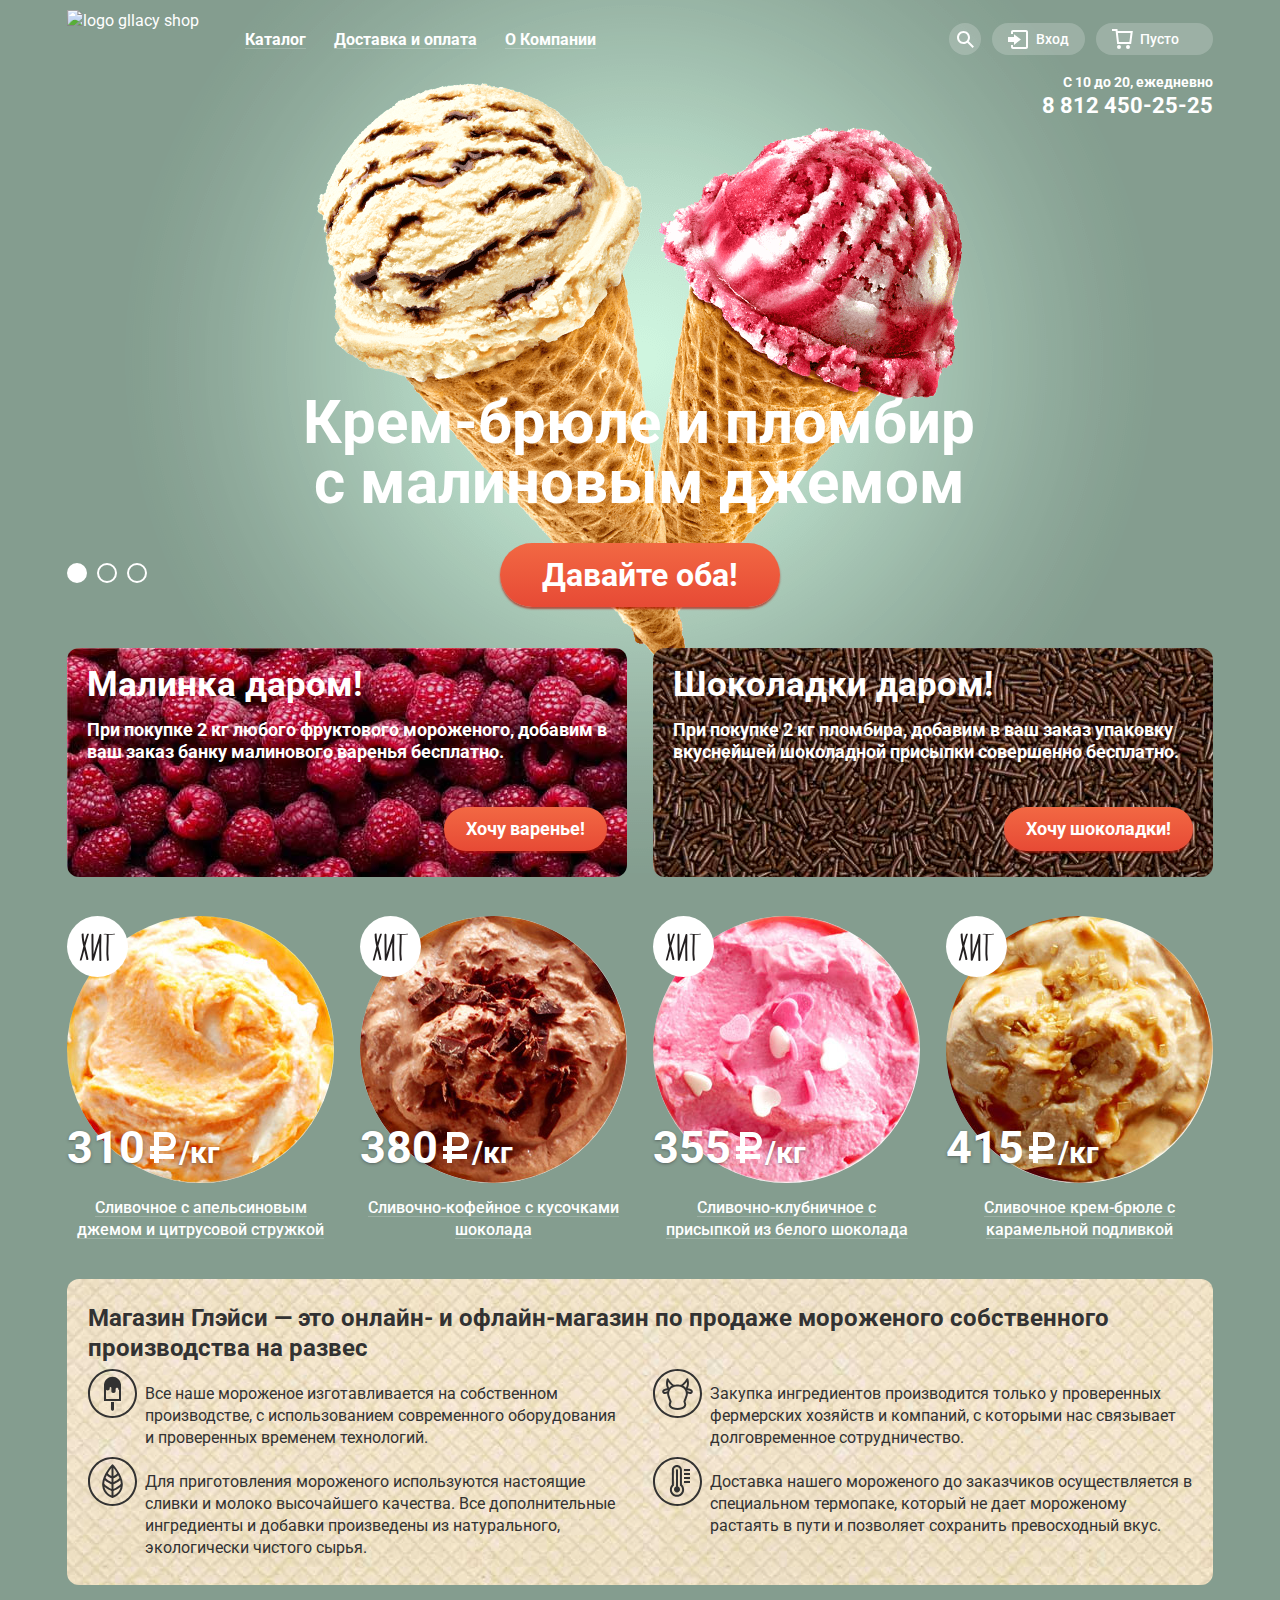
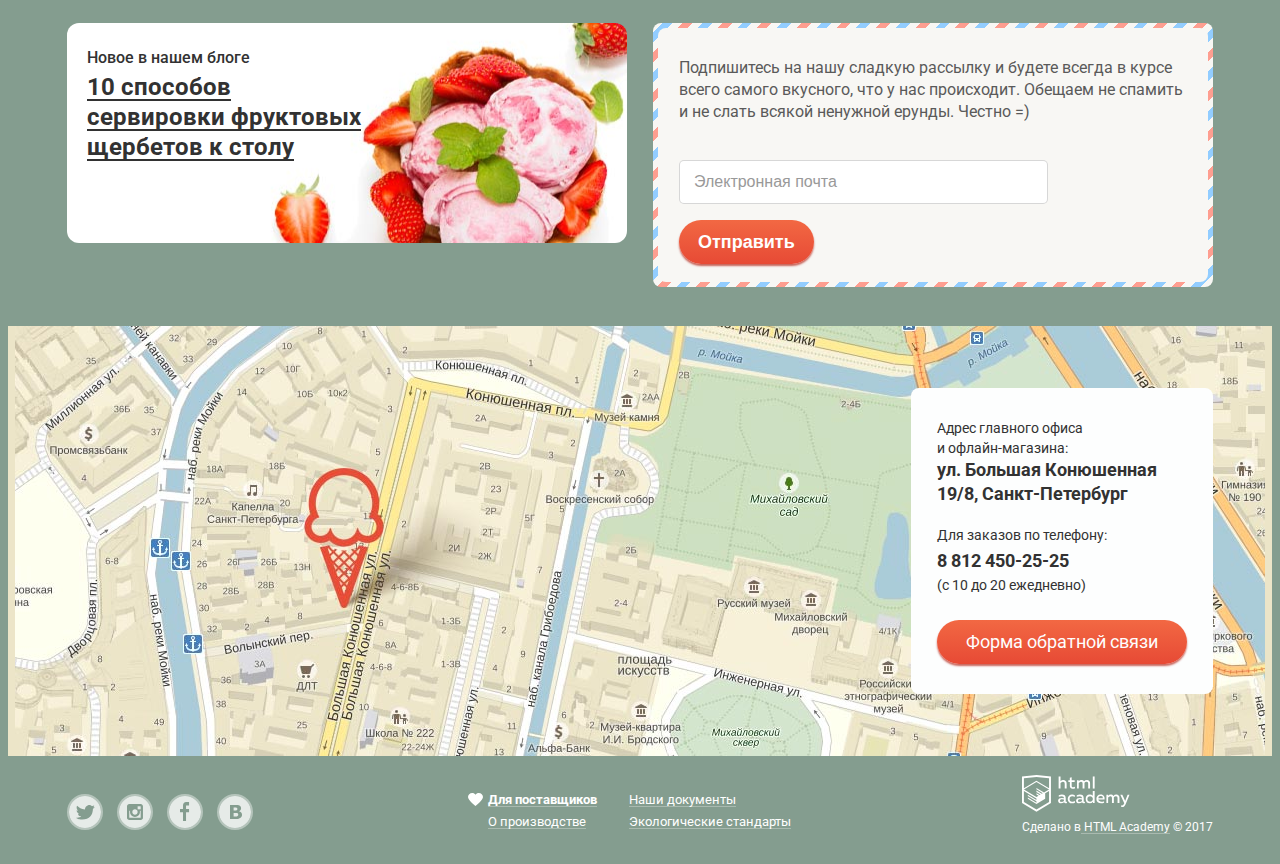
==== commit 373ab5d8: "подключил минификацию" ====
--- a/index.html
+++ b/index.html
@@ -4,7 +4,7 @@
     <meta charset="utf-8">
     <title>HTML Academy: Глейси</title>
     <link rel="stylesheet" href="css/normalize.css">
-    <link rel="stylesheet" href="css/style.css">
+    <link rel="stylesheet" href="css/style.min.css">
     <link href="https://fonts.googleapis.com/css?family=Roboto:400,500,700&amp;subset=cyrillic" rel="stylesheet">
   </head>
   <body>
@@ -13,14 +13,14 @@
         <nav class="main-nav">
           <a class="logo"><img src="img/logo.svg" width="154" height="64" alt="logo gllacy shop"></a>
           <ul class="site-nav">
-            <li class="site-nav-item" tabindex="0"><a href="#">Каталог</a> 
+            <li class="site-nav-item" tabindex="0"><a href="#">Каталог</a>
               <ul class="submenu-catalog">
                 <li class="submenu-catalog-item novelty"><a href="#">Новинки</a></li>
                 <li class="submenu-catalog-item"><a href="catalog.html">Сливочное</a></li>
                 <li class="submenu-catalog-item"><a href=#>Щербеты</a></li>
                 <li class="submenu-catalog-item"><a href="#">Фруктовый лед</a></li>
                 <li class="submenu-catalog-item" tabindex="0"><a href="#">Мелорин</a></li>
-              </ul> 
+              </ul>
             </li>
             <li class="site-nav-item"><a href="#">Доставка и оплата</a></li>
             <li class="site-nav-item"><a href="#">О Компании</a></li>
@@ -230,7 +230,7 @@
     <!--Модальное окно-->
     <div class="modal-overlay">
       <section class="modal window">
-        <h3 class="visually-hidden">Форма обратной связи</h3> 
+        <h3 class="visually-hidden">Форма обратной связи</h3>
         <p>Мы обязательно вам ответим!</p>
         <button class="close">Закрыть</button>
         <form class="modal-form" action="https://echo.htmlacademy.ru/" method="POST">
@@ -241,6 +241,6 @@
         </form>
       </section>
     </div>
-    <script src="js/script.js"></script>
+    <script src="js/script.min.js"></script>
   </body>
 </html>
--- a/css/style.min.css
+++ b/css/style.min.css
@@ -0,0 +1 @@
+@-webkit-keyframes bounce{0%{-webkit-transform:translateY(-2000px);transform:translateY(-2000px)}70%{-webkit-transform:translateY(30px);transform:translateY(30px)}85%{-webkit-transform:translateY(-15px);transform:translateY(-15px)}to{-webkit-transform:translateY(0);transform:translateY(0)}}@keyframes bounce{0%{-webkit-transform:translateY(-2000px);transform:translateY(-2000px)}70%{-webkit-transform:translateY(30px);transform:translateY(30px)}85%{-webkit-transform:translateY(-15px);transform:translateY(-15px)}to{-webkit-transform:translateY(0);transform:translateY(0)}}@-webkit-keyframes shake{0%,to{-webkit-transform:translateX(0);transform:translateX(0)}10%,30%,50%,70%,90%{-webkit-transform:translateX(-10px);transform:translateX(-10px)}20%,40%,60%,80%{-webkit-transform:translateX(10px);transform:translateX(10px)}}@keyframes shake{0%,to{-webkit-transform:translateX(0);transform:translateX(0)}10%,30%,50%,70%,90%{-webkit-transform:translateX(-10px);transform:translateX(-10px)}20%,40%,60%,80%{-webkit-transform:translateX(10px);transform:translateX(10px)}}.visually-hidden{position:absolute;clip:rect(0 0 0 0);width:1px;height:1px;margin:-1px}.container{max-width:1200px;padding:0 27px;margin:0 auto}html{-webkit-box-sizing:border-box;box-sizing:border-box}*,::after,::before{-webkit-box-sizing:inherit;box-sizing:inherit}body{font-family:"Roboto","Arial",sans-serif;font-size:16px;line-height:22px;font-weight:400;color:#fff;background-color:#849d8f}.input-email,.input-password,.input-search,.input-text,.textarea{padding:9px 14px;font-size:14px;line-height:24px;color:#323232;border:1px solid rgba(178,178,178,.52);border-radius:5px}.input-email:hover,.input-password:hover,.input-search:hover,.input-text:hover,.textarea:hover{outline:0;border:1px solid rgba(154,154,154,.52);-webkit-box-shadow:inset 0 0 0 1px rgba(154,154,154,.52);box-shadow:inset 0 0 0 1px rgba(154,154,154,.52)}.input-email:active,.input-email:focus,.input-password:active,.input-password:focus,.input-search:active,.input-search:focus,.input-text:active,.input-text:focus,.textarea:active,.textarea:focus{outline:0;border:1px solid rgba(46,136,228,.52);border-radius:5px;-webkit-box-shadow:inset 0 0 0 1px rgba(46,136,228,.52);box-shadow:inset 0 0 0 1px rgba(46,136,228,.52)}.input-email::-webkit-input-placeholder,.input-password::-webkit-input-placeholder,.input-search::-webkit-input-placeholder,.input-text::-webkit-input-placeholder,.textarea::-webkit-input-placeholder{color:#999}.input-email:-ms-input-placeholder,.input-password:-ms-input-placeholder,.input-search:-ms-input-placeholder,.input-text:-ms-input-placeholder,.textarea:-ms-input-placeholder{color:#999}.btn,.button{background:-webkit-gradient(linear,left bottom,left top,from(#e74a35),to(#f26843));background:-webkit-linear-gradient(bottom,#e74a35 ,#f26843);background:-o-linear-gradient(bottom,#e74a35 ,#f26843);background:linear-gradient(to top,#e74a35 ,#f26843);-webkit-box-shadow:0 2px 2px 0 rgba(172,16,0,.64);box-shadow:0 2px 2px 0 rgba(172,16,0,.64)}.button{text-decoration:none}.btn{margin:0;padding:0;font-size:18px;line-height:24px;font-weight:700;color:#fefefe;border:0;cursor:pointer}.btn:focus,.btn:hover,.button:focus,.button:hover{text-shadow:0 2px 5px rgba(160,32,11,.76);outline:0;background:-webkit-gradient(linear,left top,left bottom,from(rgba(255,255,255,.2)),to(rgba(255,255,255,.2))),-webkit-gradient(linear,left bottom,left top,from(#e74a35),to(#f26843));background:-webkit-linear-gradient(rgba(255,255,255,.2),rgba(255,255,255,.2)),-webkit-linear-gradient(bottom,#e74a35 ,#f26843);background:-o-linear-gradient(rgba(255,255,255,.2),rgba(255,255,255,.2)),-o-linear-gradient(bottom,#e74a35 ,#f26843);background:linear-gradient(rgba(255,255,255,.2),rgba(255,255,255,.2)),linear-gradient(to top,#e74a35 ,#f26843);-webkit-box-shadow:0 2px 2px 0 #ac1000;box-shadow:0 2px 2px 0 #ac1000}.btn:active,.button:active{background:-webkit-gradient(linear,left top,left bottom,from(rgba(0,0,0,.07)),to(rgba(0,0,0,.07))),-webkit-gradient(linear,left top,left bottom,from(#e74a35),to(#f26843));background:-webkit-linear-gradient(rgba(0,0,0,.07),rgba(0,0,0,.07)),-webkit-linear-gradient(top,#e74a35 ,#f26843);background:-o-linear-gradient(rgba(0,0,0,.07),rgba(0,0,0,.07)),-o-linear-gradient(top,#e74a35 ,#f26843);background:linear-gradient(rgba(0,0,0,.07),rgba(0,0,0,.07)),linear-gradient(to bottom,#e74a35 ,#f26843);-webkit-box-shadow:inset 0 2px 2px 0 rgba(172,16,0,.64);box-shadow:inset 0 2px 2px 0 rgba(172,16,0,.64);outline:0}.link-white{position:relative;color:#fff;text-decoration:none}.link-white::after{position:absolute;left:0;bottom:0;content:"";width:100%;height:1px;background:rgba(255,255,255,.3)}.link-white:active,.link-white:focus,.link-white:hover{color:#ffbc9e}.link-white:active::after,.link-white:focus::after,.link-white:hover::after{background:rgba(249,172,159,.3)}.link-black{position:relative;color:#323232;text-decoration:none}.link-black::after{position:absolute;left:0;bottom:0;content:"";width:100%;height:1px;background:rgba(0,0,0,.3)}.link-black:active,.link-black:focus,.link-black:hover{color:#e84d37}.link-black:active::after,.link-black:focus::after,.link-black:hover::after{background:rgba(236,89,60,.3)}.main-header{position:relative;margin:10px auto 0;z-index:1}.header-control,.main-nav{display:-webkit-box;display:-ms-flexbox;display:flex}.logo{width:154px;height:64px;margin-right:10px}.site-nav{display:-webkit-box;display:-ms-flexbox;display:flex;-ms-flex-wrap:wrap;flex-wrap:wrap;max-width:690px;margin:0;padding:0;list-style:none}.site-nav-item{position:relative;height:100%;padding:14px 0 0}.site-nav-item a{position:relative;display:block;padding:7px 14px;line-height:18px;font-weight:700;color:#fff;text-decoration:none;border-radius:16px}.site-nav-item a:after{position:absolute;top:24px;display:block;width:calc(100% - 28px);height:1px;content:"";background-color:rgba(255,255,255,.2)}.nav-active>a{background-color:#d07058}.site-nav-item>a:focus,.site-nav-item>a:hover{color:#323232;background-color:#f7f6f3;outline:0}.site-nav-item>a:active{background:#ededed;-webkit-box-shadow:inset 0 2px 1px 0 #696969;box-shadow:inset 0 2px 1px 0 #696969;outline:0}.site-nav-item:focus,.site-nav-item:hover{outline:0}.site-nav-item:focus>a,.site-nav-item:hover>a{color:#323232;background-color:#f7f6f3;outline:0}.site-nav-item:focus .submenu-catalog,.site-nav-item:hover .submenu-catalog{display:block}.submenu-catalog{position:absolute;top:50px;left:-7px;z-index:2;display:none;width:143px;padding:0;list-style:none;background-color:#f8f7f4;border-radius:5px;-webkit-box-shadow:0 20px 20px 0 rgba(0,0,0,.4);box-shadow:0 20px 20px 0 rgba(0,0,0,.4);overflow:hidden}.submenu-catalog-item:hover{background-color:#fbded7}.submenu-catalog-item{padding:8px 6px}.submenu-catalog-item:last-child{padding-bottom:12px}.submenu-catalog-item.novelty{padding:11px 6px;border-bottom:1px solid rgba(53,53,53,.2)}.submenu-catalog-item.novelty a{font-weight:700}.submenu-catalog-item:active{background-color:#f6b5a5}.submenu-catalog-item.current{background-color:#d07058}.submenu-catalog-item a{padding:0 14px;font-size:14px;line-height:16px;font-weight:400;text-decoration:none;color:#323232}.user-block{margin-left:auto}.user-block-items{display:-webkit-box;display:-ms-flexbox;display:flex;margin:0;padding:0;height:100%;list-style:none}.user-block-items>li{padding-top:13px}.search{display:inline-block;margin-right:11px;padding:16px;vertical-align:middle;background:rgba(255,255,255,.2) url(../img/loupe.svg) no-repeat;background-position:50%;border-radius:50%}.search:focus,.search:hover{background:#f8f7f4 url(../img/loupe-activ.svg) no-repeat;background-position:50%;cursor:pointer}.user-search{position:relative}.user-search:focus{outline:0}.user-search:focus>.search,.user-search:hover>.search{background:#f8f7f4 url(../img/loupe-activ.svg) no-repeat;background-position:50%;outline:0;cursor:pointer}.user-search:focus .window-search,.user-search:hover .window-search{display:block}.window-search{position:absolute;display:none;top:50px;left:-307px;width:341px;margin:0;padding:0;list-style:none;background-color:#f8f7f4;border-radius:6px;-webkit-box-shadow:0 20px 20px 0 rgba(0,0,0,.4);box-shadow:0 20px 20px 0 rgba(0,0,0,.4)}.search-header input[type=search]{width:311px;margin:20px 15px;border:1px solid #d3d3d2}.entry{display:inline-block;margin-right:11px;padding:8px 16px;vertical-align:middle;font-size:14px;line-height:16px;font-weight:500;background:rgba(255,255,255,.2);border-radius:16px}.entry::before{padding:4px 14px;content:"";background:url(../img/entry.svg) no-repeat;background-position-y:center}.entry:focus,.entry:hover,.user-login:focus .entry{color:#323232;background:#f8f7f4;cursor:pointer}.entry:focus::before,.entry:hover::before,.user-login:focus .entry::before{background:url(../img/entry-activ.svg) no-repeat;background-position-y:center}.user-login{position:relative}.user-login:focus{outline:0}.catalog-item:focus .btn,.catalog-item:focus .catalog-item-active,.catalog-item:hover .btn,.catalog-item:hover .catalog-item-active,.user-login:focus .window-login,.user-login:hover .window-login{display:block}.window-login li{padding-bottom:5px}.window-login{position:absolute;display:none;top:50px;left:-182px;width:277px;padding:18px;background-color:#f8f7f4;-webkit-box-shadow:0 20px 20px 0 rgba(0,0,0,.4);box-shadow:0 20px 20px 0 rgba(0,0,0,.4);border-radius:6px}.entry-form input[type=email],.entry-form input[type=password]{width:241px;margin-bottom:20px;font-size:14px}.entry-form input[type=password]{line-height:24px}.window-login .btn{padding:10px 26px;border-radius:22px}.registration-container{position:absolute;left:139px;top:145px}.registration{width:125px;font-size:13px;line-height:24px;text-decoration:none;color:#323232}.cart{display:inline-block;padding:8px 34px 8px 16px;vertical-align:middle;text-decoration:none;font-size:14px;line-height:16px;font-weight:500;color:#fff;background:rgba(255,255,255,.2);border-radius:16px}.cart::before{padding:3px 14px;content:"";background:url(../img/cart.svg) no-repeat;background-position-y:center}.user-cart{position:relative}.user-cart:focus{outline:0}.header-contact,.header-info{display:-webkit-box;display:-ms-flexbox;display:flex}.header-contact{-webkit-box-orient:vertical;-webkit-box-direction:normal;-ms-flex-direction:column;flex-direction:column;margin-left:auto}.header-contact p{margin:0 0 0 auto}.header-contact-hours{padding-bottom:4px;font-size:14px;line-height:16px;font-weight:700}.header-contact-phone{font-size:22px;line-height:24px;font-weight:700}.slider-wrapper{position:relative;height:530px}.slider{padding:0 50px}.slider-controls label{display:inline-block;width:20px;height:20px;margin:0 6px 0 0;vertical-align:middle;border:2px solid #fff;border-radius:50%;cursor:pointer}.slides-1 a,.slides-2 a,.slides-3 a{padding:10px 42px;top:425px;left:383px;font-weight:700;font-size:32px;line-height:44px;color:#fff;border-radius:32px;position:absolute}.slides-1 b,.slides-2 b,.slides-3 b{position:absolute;top:275px;left:177px;width:690px;margin:0 auto;font-size:60px;line-height:60px;font-weight:700;text-align:center}.slider-controls label:hover{background-color:rgba(255,255,255,.4)}.slider-controls{position:absolute;top:443px;left:27px}input[id^=btn-]{display:none}#btn-1:checked~.slider-controls label[for=btn-1],#btn-2:checked~.slider-controls label[for=btn-2],#btn-3:checked~.slider-controls label[for=btn-3]{background-color:#fff}.slides-1,.slides-2,.slides-3{position:relative;display:none}.slides-1 img,.slides-2 img,.slides-3 img{position:absolute;z-index:-1;top:-118px}input[id=btn-1]:checked~.slider-inner .slides-1,input[id=btn-2]:checked~.slider-inner .slides-2,input[id=btn-3]:checked~.slider-inner .slides-3{display:block}.baners{display:-webkit-box;display:-ms-flexbox;display:flex;-webkit-box-pack:justify;-ms-flex-pack:justify;justify-content:space-between;-webkit-box-align:start;-ms-flex-align:start;align-items:flex-start;margin-bottom:33px}.baner{width:560px;min-height:229px;padding:16px 20px;font-weight:700;border-radius:12px}.baner h3{margin-top:0;margin-bottom:14px;font-size:35px;line-height:41px}.baner p{margin:0 0 44px;font-size:18px;line-height:22px}.baner a{float:right;padding:10px 22px;font-size:18px;line-height:24px;font-weight:700;color:#fff;border-radius:23px}.baner-left,.baner-right{background-position:center}.baner-left{margin-right:auto;background:#760221 url(../img/raspberry-background.jpg) no-repeat}.baner-right{margin-left:auto;background:#7b5241 url(../img/chocolate-background.jpg) no-repeat}.catalog{max-width:1200px;margin:0 auto;padding:0 14px}.popular{margin-bottom:8px}.catalog-product{display:-webkit-box;display:-ms-flexbox;display:flex;-ms-flex-wrap:wrap;flex-wrap:wrap;width:100%;margin:0;padding:0;-webkit-box-pack:justify;-ms-flex-pack:justify;justify-content:space-between;list-style:none}.catalog-item{position:relative;width:293px;padding:6px 13px 22px;text-align:center}.catalog-item-active{display:none;position:absolute;width:100%;height:calc(100% + 44px);top:0;left:0;z-index:-1;background-color:rgba(248,247,244,.2);border-radius:5px;-webkit-box-shadow:0 20px 20px 0 rgba(0,0,0,.4);box-shadow:0 20px 20px 0 rgba(0,0,0,.4)}.catalog-item .btn{display:none;position:absolute;left:47px;width:200px;padding:10px;border-radius:22px}.catalog-item:focus,.catalog-item:hover{z-index:1}.hit::before{position:absolute;content:"";left:13px;padding:31px;background:url(../img/hit-image.svg) no-repeat}.catalog-item img{display:block;width:267px;height:267px;margin-bottom:14px;border-radius:50%}.catalog-item .mass,.catalog-item .price{position:absolute;top:168px;font-size:45px;line-height:45px;font-weight:700;text-shadow:0 1px 3px rgba(49,50,53,.5)}.catalog-item .price::after{content:"";display:inline-block;width:35px;height:40px;vertical-align:baseline;background:url(../img/rub.svg) no-repeat;background-position:3px 7px}.catalog-item .mass{top:190px;left:125px;font-size:30px}.catalog-item .name-cream-container{position:relative;display:inline-block;width:258px;margin-bottom:8px;vertical-align:middle}.catalog-item .name-cream{font-weight:500;color:#fff;text-decoration:none;-webkit-box-shadow:inset 0 -1px 0 0 rgba(255,255,255,.2);box-shadow:inset 0 -1px 0 0 rgba(255,255,255,.2)}.catalog-item .name-cream:active,.catalog-item .name-cream:hover{color:#ffbc9e;-webkit-box-shadow:inset 0 -1px 0 0 rgba(255,188,158,.3);box-shadow:inset 0 -1px 0 0 rgba(255,188,158,.3)}.features{margin-bottom:38px;padding:24px 8px;color:#323232;background:#f1e7d2 url(../img/features-background.jpg);border-radius:12px}.features h1{margin:0 13px;font-size:24px;line-height:30px;text-align:left}.advantages{display:-webkit-box;display:-ms-flexbox;display:flex;-ms-flex-wrap:wrap;flex-wrap:wrap;margin:0;padding:0;list-style:none}.advantages-item{position:relative;margin:20px 13px 2px;width:539px;padding-left:57px}.production::before{position:absolute;left:0;top:-14px;padding:25px;content:"";background:url(../img/cream-image.svg) no-repeat}.ingredients::before{background:url(../img/beef-image.svg) no-repeat}.ingredients::before,.natural::before,.termal-pack::before{position:absolute;left:0;top:-14px;padding:25px;content:""}.natural::before{background:url(../img/sheet-image.svg) no-repeat}.termal-pack::before{background:url(../img/termometr-image.svg) no-repeat}.info{display:-webkit-box;display:-ms-flexbox;display:flex;-webkit-box-pack:justify;-ms-flex-pack:justify;justify-content:space-between;-webkit-box-align:start;-ms-flex-align:start;align-items:flex-start;margin-bottom:39px}.blog{width:560px;min-height:220px;margin-right:auto;padding:24px 20px;background:#fff url(../img/strawberry-background.jpg) no-repeat 17% 39%;border-radius:12px}.title-blog{margin:0 0 3px;font-weight:500;color:#323232}.news-blog{width:285px;margin:0;padding:0;font-size:24px;line-height:30px;font-weight:700}.news-blog a{position:relative;display:inline;color:#323232;text-decoration:none;-webkit-box-shadow:inset 0 -2px 0 0 #323232;box-shadow:inset 0 -2px 0 0 #323232}.news-blog a:active,.news-blog a:hover{color:#e84d37;-webkit-box-shadow:inset 0 -2px 0 0 rgba(255,188,158,.3);box-shadow:inset 0 -2px 0 0 rgba(255,188,158,.3)}.distribution{width:560px;margin-left:auto;padding:5px;background-image:-webkit-repeating-linear-gradient(315deg,#f8f7f4 0,#f8f7f4 7px,#92cdff 7px,#92cdff 14px,#f8f7f4 14px,#f8f7f4 21px,#fe9e90 21px,#fe9e90 28px);background-image:-o-repeating-linear-gradient(315deg,#f8f7f4 0,#f8f7f4 7px,#92cdff 7px,#92cdff 14px,#f8f7f4 14px,#f8f7f4 21px,#fe9e90 21px,#fe9e90 28px);background-image:repeating-linear-gradient(135deg,#f8f7f4 0,#f8f7f4 7px,#92cdff 7px,#92cdff 14px,#f8f7f4 14px,#f8f7f4 21px,#fe9e90 21px,#fe9e90 28px);border-radius:8px}.distribution-content{padding:18px 21px;background-color:#f8f7f4;border-radius:8px;color:#5a5a5a}.distribution-content p{margin:11px 0 12px}.distribution-form input[type=email]{width:369px;margin-top:25px;margin-bottom:16px;margin-right:5px;font-size:16px;line-height:24px}.distribution-form .btn{padding:10px 19px;border-radius:22px}.map{position:relative;min-height:430px;margin:0 auto;padding:62px 0;background:#ece5c8}.map-road{position:absolute;top:0;left:50%;width:1250px;height:430px;margin-left:-625px}.interactive-map{position:absolute;top:0;width:100%;border:0}.contact{position:relative;width:302px;margin-left:auto;padding:30px 26px;color:#323232;background:#fdfefe;border-radius:8px}.contact p{margin:0}.contact .name-contact{font-size:14px;line-height:20px}.contact .addres,.contact .phone{margin-bottom:19px;font-size:18px;line-height:24px;font-weight:700}.contact .phone{margin-top:5px;margin-bottom:2px;line-height:22px}.contact .time{margin-bottom:24px;font-size:14px;line-height:22px}.contact .button{display:block;padding:10px 12px;text-align:center;border-radius:23px}.contact a{font-size:18px;line-height:24px;color:#fefefe}.modal,.modal-overlay{display:none;position:fixed}.modal-overlay{height:100%;background-color:rgba(0,0,0,.3);top:0;left:0;width:100%}.modal{top:100px;left:50%;width:478px;margin-left:-239px;padding:16px 25px;background:#f8f7f4;border-radius:10px}.modal p{margin:0 0 20px;font-size:24px;line-height:28px;font-weight:500;color:#323232}.modal .close{position:absolute;top:15px;left:445px;width:18px;height:18px;font-size:0;background:url(../img/modal-close.svg) no-repeat;border:0;cursor:pointer}.modal form{display:-webkit-box;display:-ms-flexbox;display:flex;-webkit-box-orient:vertical;-webkit-box-direction:normal;-ms-flex-direction:column;flex-direction:column;margin-bottom:9px}.modal-form>input[type=email],.modal-form>input[type=text]{width:267px;margin-bottom:20px;font-size:16px;line-height:24px}.modal-form textarea{width:100%;height:155px;margin-bottom:24px;padding:7px 15px;font-size:16px;resize:none}.modal-form .btn{padding:11px 22px;-ms-flex-item-align:end;align-self:flex-end;border-radius:23px;cursor:pointer}.visible,.window-cart li{display:block}.dropping,.modal-error{-webkit-animation-name:bounce;animation-name:bounce;-webkit-animation-duration:1s;animation-duration:1s}.modal-error{-webkit-animation-name:shake;animation-name:shake}.main-footer,.social{display:-webkit-box;display:-ms-flexbox;display:flex}.social{list-style:none;padding:0;margin:35px 205px 26px 0}.social a{font-size:0}.social-btn{display:inline-block;width:36px;height:36px;margin-right:14px;vertical-align:baseline;border:2px solid rgba(255,255,255,.5);opacity:.8;border-radius:50%}.social-btn:focus,.social-btn:hover{opacity:1;border:2px solid rgba(255,255,255,.7)}.social-btn:active{-webkit-box-shadow:inset 0 2px 0 1px #888;box-shadow:inset 0 2px 0 1px #888}.social-btn.tv{background:url(../img/twitter-logo.svg) no-repeat center}.social-btn.inst{background:url(../img/instargam-logo.svg) no-repeat center}.social-btn.fb{background:url(../img/facebook-logo.svg) no-repeat center}.social-btn.vk{background:url(../img/vk-logo.svg) no-repeat center}.footer-info{margin:32px 0 0;padding:0 16px;list-style:none}.footer-info a{font-size:13px;line-height:18px;color:#fff}.heart{position:relative}.heart a{font-weight:700}.heart::before{position:absolute;top:5px;left:-20px;content:"";padding:10px;background:url(../img/heart-image.svg) no-repeat}.copyright{margin-top:18px;margin-left:auto;font-size:12px;line-height:18px}.copyright a{color:#fefefe}.copyright p{margin:0}.cart.buy{padding:8px 16px;color:#323232;background:#fff}.cart.buy:focus{outline:0}.cart.buy::before{padding:3px 14px;content:"";background:url(../img/cart-active.svg) no-repeat;background-position-y:center}.user-cart:focus .buy+.window-cart,.user-cart:hover .buy+.window-cart{display:-webkit-box;display:-ms-flexbox;display:flex}.window-cart{position:absolute;top:49px;right:0;display:none;-webkit-box-orient:vertical;-webkit-box-direction:normal;-ms-flex-direction:column;flex-direction:column;padding:5px 14px;background:#f8f7f4;border-radius:5px;-webkit-box-shadow:0 20px 20px 0 rgba(0,0,0,.4);box-shadow:0 20px 20px 0 rgba(0,0,0,.4)}.item-cart{height:55px}.status-cart{width:512px;margin-bottom:15px;font-size:13px;line-height:16px;color:#323232;border-collapse:collapse}.buy-del{width:25px;padding-top:6px;vertical-align:middle}.item-del{display:block;width:12px;height:12px;padding:0;background:url(../img/item-del.svg) no-repeat 50%;border:0;cursor:pointer}.img-cart{width:34px;padding-top:10px;vertical-align:middle}.img-cart img{border-radius:50%}.mass-cart,.name-cart{vertical-align:baseline}.name-cart{padding-top:22px;padding-left:12px;width:245px}.name-cart a{color:#323232;text-decoration:none}.mass-cart{width:58px;text-align:right}.price-cart{width:78px;color:#999}.price-cart,.sum-cart{vertical-align:baseline;text-align:left}.total-cart{margin:0;padding:14px 0;text-align:right;font-size:15px;line-height:18px;font-weight:700;color:#323232;border-top:1px solid}.checkout-cart{display:block;margin-bottom:15px;padding:10px 14px;font-size:18px;line-height:24px;font-weight:700;color:#fefefe;border-radius:22px}.send-order{-ms-flex-item-align:end;align-self:flex-end}.bread-crumbs{display:-webkit-box;display:-ms-flexbox;display:flex;-webkit-box-align:end;-ms-flex-align:end;align-items:flex-end;margin:0;padding:2px 0;list-style:none}.bread-crumbs a{font-size:14px;line-height:16px;color:#fff}.prev-position{padding-right:8px}.prev-position::after{content:" »";padding-left:3px;text-decoration:none}.page-title{margin-bottom:28px;font-size:35px;line-height:41px;font-weight:700}.filter-catalog{margin-bottom:16px}.filter{display:-webkit-box;display:-ms-flexbox;display:flex;-ms-flex-wrap:wrap;flex-wrap:wrap;width:880px;margin-left:-15px}.filter-additive,.filter-fat,.filter-popular,.filter-price{margin-bottom:16px;margin-left:15px}.filter-item-name{padding-left:16px;margin:0 0 6px;font-size:14px;line-height:16px;font-weight:500}.filter-popular{display:-webkit-box;display:-ms-flexbox;display:flex;-webkit-box-orient:vertical;-webkit-box-direction:normal;-ms-flex-direction:column;flex-direction:column;-ms-flex-wrap:wrap;flex-wrap:wrap}.select-style{width:193px;border-radius:18px;overflow:hidden}.filter-popular select{height:36px;padding:0 12px;width:120%;line-height:18px;font-weight:500;color:#fff;background:rgba(248,247,244,.2) url(../img/select-down.svg) no-repeat 168px 50%;border:0;cursor:pointer}.filter-popular select:active,.filter-popular select:focus,.filter-popular select:hover{color:#323232;background:#fff url(../img/select-down-active.svg) no-repeat 168px 50%;outline:0;background-size:11px 10px}.filter-price{display:-webkit-box;display:-ms-flexbox;display:flex;-webkit-box-orient:vertical;-webkit-box-direction:normal;-ms-flex-direction:column;flex-direction:column;-ms-flex-wrap:wrap;flex-wrap:wrap}.range-wrapper{position:relative;background:rgba(255,255,255,.2);border-radius:18px}.range-band{width:179px;height:4px;margin:16px 21px;background:rgba(248,247,244,.5)}.range-band-active{position:absolute;bottom:16px;left:48px;width:90px;height:4px;background:#f8f7f4}.range-control-left,.range-control-right{position:absolute;top:-8px;left:-10px;padding:2px;content:"";background:#ababab;border:8px solid #fff;border-radius:10px;cursor:pointer}.range-control-right{left:75px}.range-control-left:hover,.range-control-right:hover{-webkit-transform:scale(1.1);-ms-transform:scale(1.1);transform:scale(1.1)}.filter-fat-control{display:-webkit-box;display:-ms-flexbox;display:flex;padding:9px 15px;background:rgba(255,255,255,.2);border-radius:18px}.filter-fat-control label{position:relative;margin-right:16px;padding-left:32px;line-height:18px;font-weight:500;cursor:pointer}.filter-additive-control label:last-child,.filter-fat-control label:last-child{margin-right:0}.filter-fat-control label::before{position:absolute;top:-2px;left:0;width:22px;height:22px;content:"";background:url(../img/radio-off.svg) no-repeat;opacity:.8}.filter-fat-control label:hover::before{opacity:1}.filter-fat-control input:focus+label::before{opacity:1}.filter-fat-control input:disabled+label,.filter-fat-control input:disabled+label::before{opacity:.4}.filter-fat-control input:checked+label:before{background:url(../img/radio-on.svg) no-repeat}.filter-additive-control{display:-webkit-box;display:-ms-flexbox;display:flex;padding:9px 18px;background:rgba(255,255,255,.2);border-radius:18px}.filter-additive-control label{position:relative;padding-left:30px;margin-right:23px;line-height:18px;font-weight:500;cursor:pointer}.filter-additive-control label::before{position:absolute;top:-2px;left:0;width:25px;height:22px;content:"";background:url(../img/checkbox-off.svg) no-repeat;opacity:.8}.filter-additive-control input:focus+label::before,.filter-additive-control label:hover::before{opacity:1}.filter-additive-control input:disabled+label,.filter-additive-control input:disabled+label::before{opacity:.4}.filter-additive-control input:checked+label::before{background:url(../img/checkbox-on.svg) no-repeat}.btn-filter{margin-top:22px;margin-bottom:16px;margin-left:14px;padding:7px 28px;line-height:18px;font-weight:500;color:#fff;background-color:rgba(255,255,255,.19);border:2px solid #fff;border-radius:18px;cursor:pointer}.btn-filter:focus,.btn-filter:hover{color:#323232;padding:9px 30px;background-color:#fff;border:0}.btn-filter:active{padding:9px 30px;color:#323232;background-color:#ededed;border:0;-webkit-box-shadow:inset 0 2px 1px 0 #696969;box-shadow:inset 0 2px 1px 0 #696969}.catalog-product li:last-child{margin-right:auto}.paginator{display:-webkit-box;display:-ms-flexbox;display:flex;-ms-flex-wrap:wrap;flex-wrap:wrap;-webkit-box-pack:end;-ms-flex-pack:end;justify-content:flex-end;margin:55px 12px 0;padding:0 0 30px;list-style:none;border-bottom:1px solid rgba(255,255,255,.3)}.page-number{margin:0 2px;padding:3px 8px;line-height:18px;font-weight:500;color:#fff;text-decoration:none;border-radius:50%}.page-number.current,.page-number.current:hover{color:#353535;background:#fff}.page-number:hover{background:rgba(255,255,255,.2)}.next,.prev{position:relative;display:block;width:23px;height:22px}.next::after,.next::before,.prev::after,.prev::before{position:absolute;top:7px;content:"";width:10px;height:2px;background:#fff;-webkit-transform:rotate(-45deg);-ms-transform:rotate(-45deg);transform:rotate(-45deg)}.next::after,.next::before,.prev::after{top:13px;-webkit-transform:rotate(45deg);-ms-transform:rotate(45deg);transform:rotate(45deg)}.next::after,.next::before{top:7px;right:0}.next::after{top:13px;-webkit-transform:rotate(-45deg);-ms-transform:rotate(-45deg);transform:rotate(-45deg)}.next.no-active,.prev.no-active{opacity:.2;cursor:auto}
